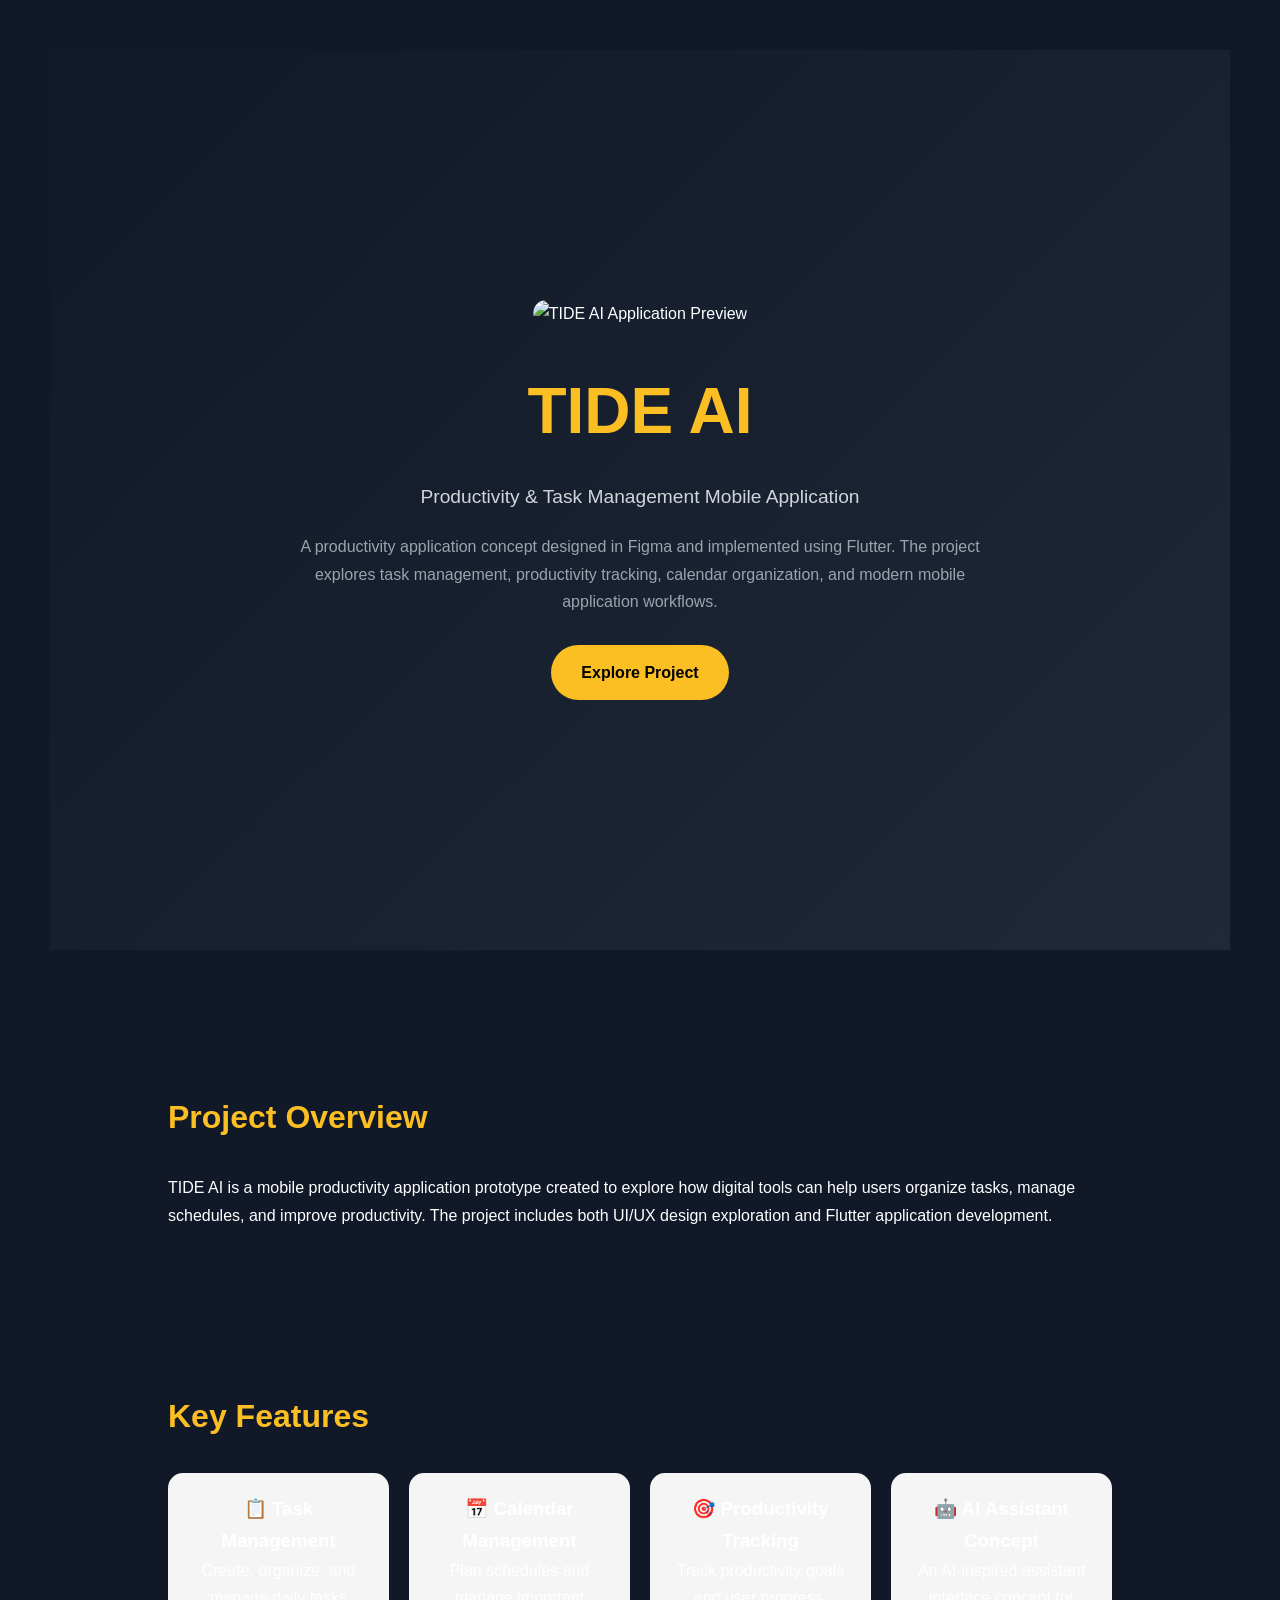
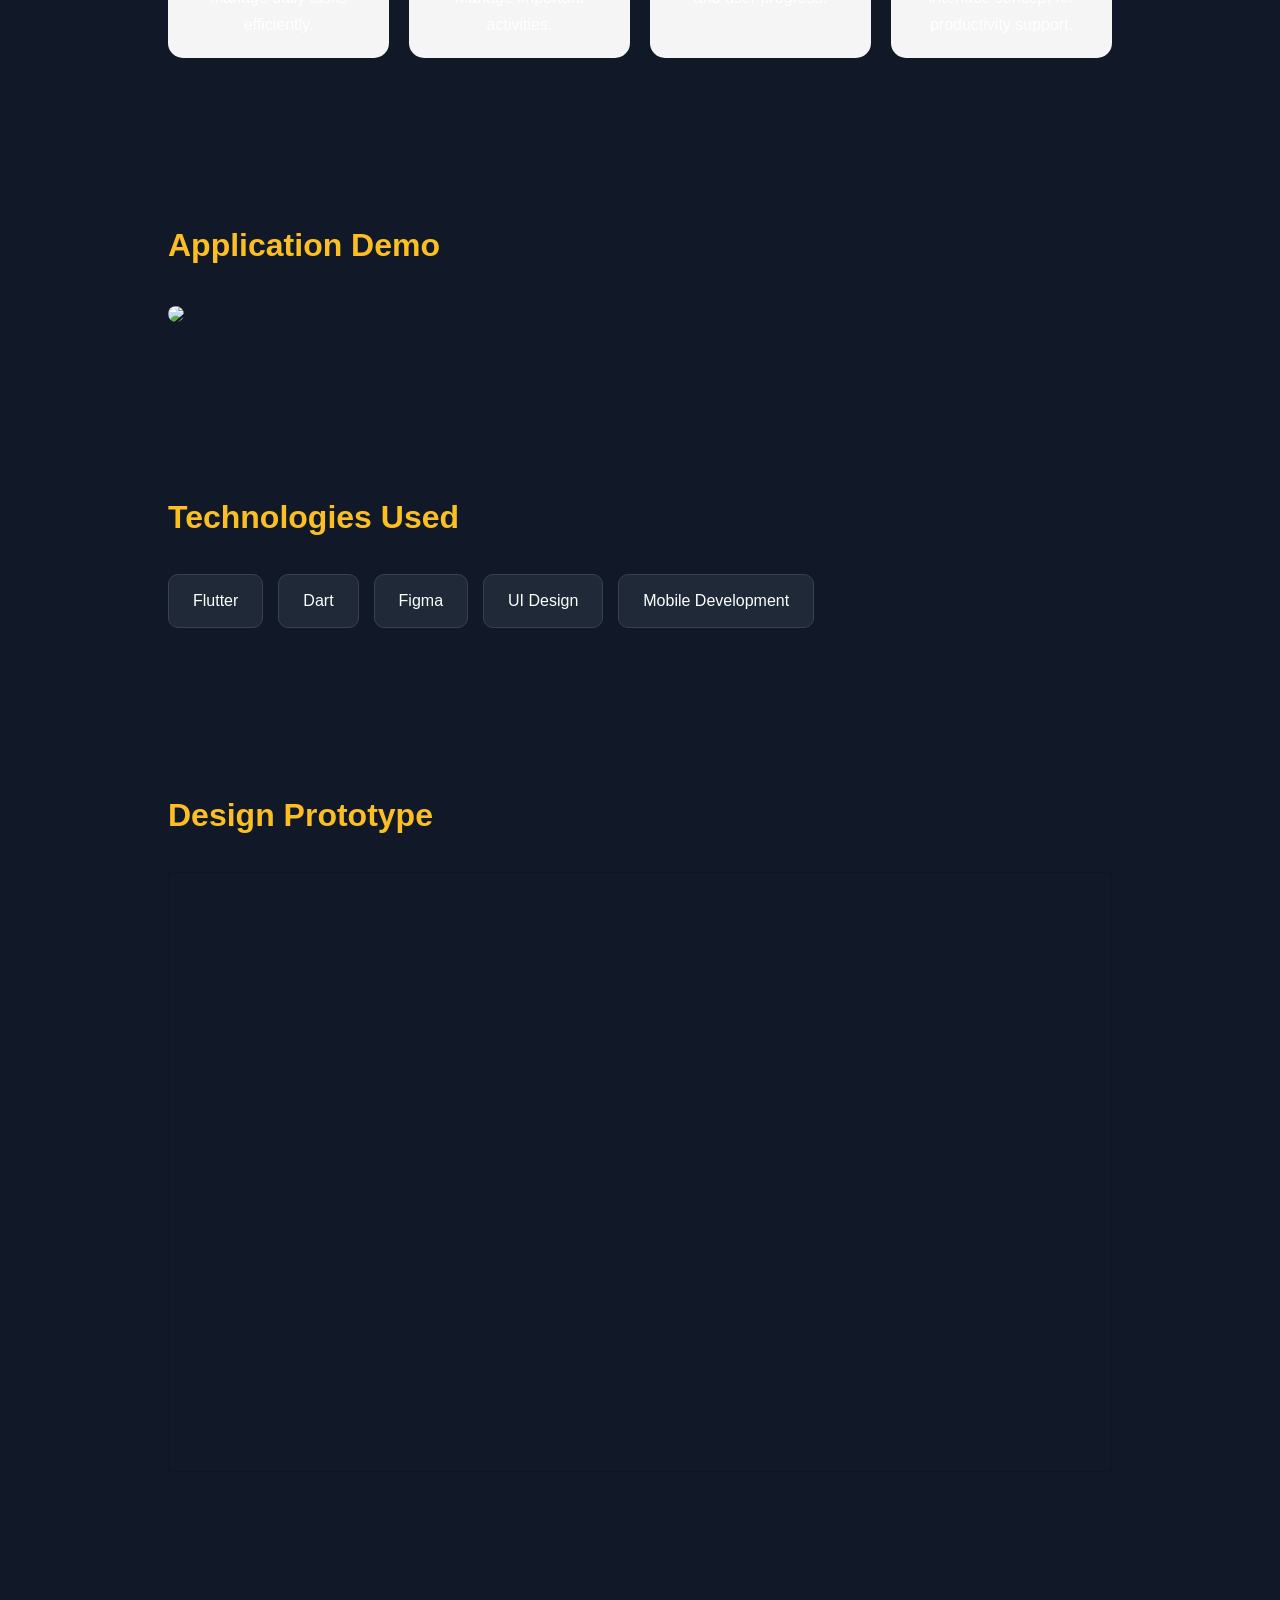
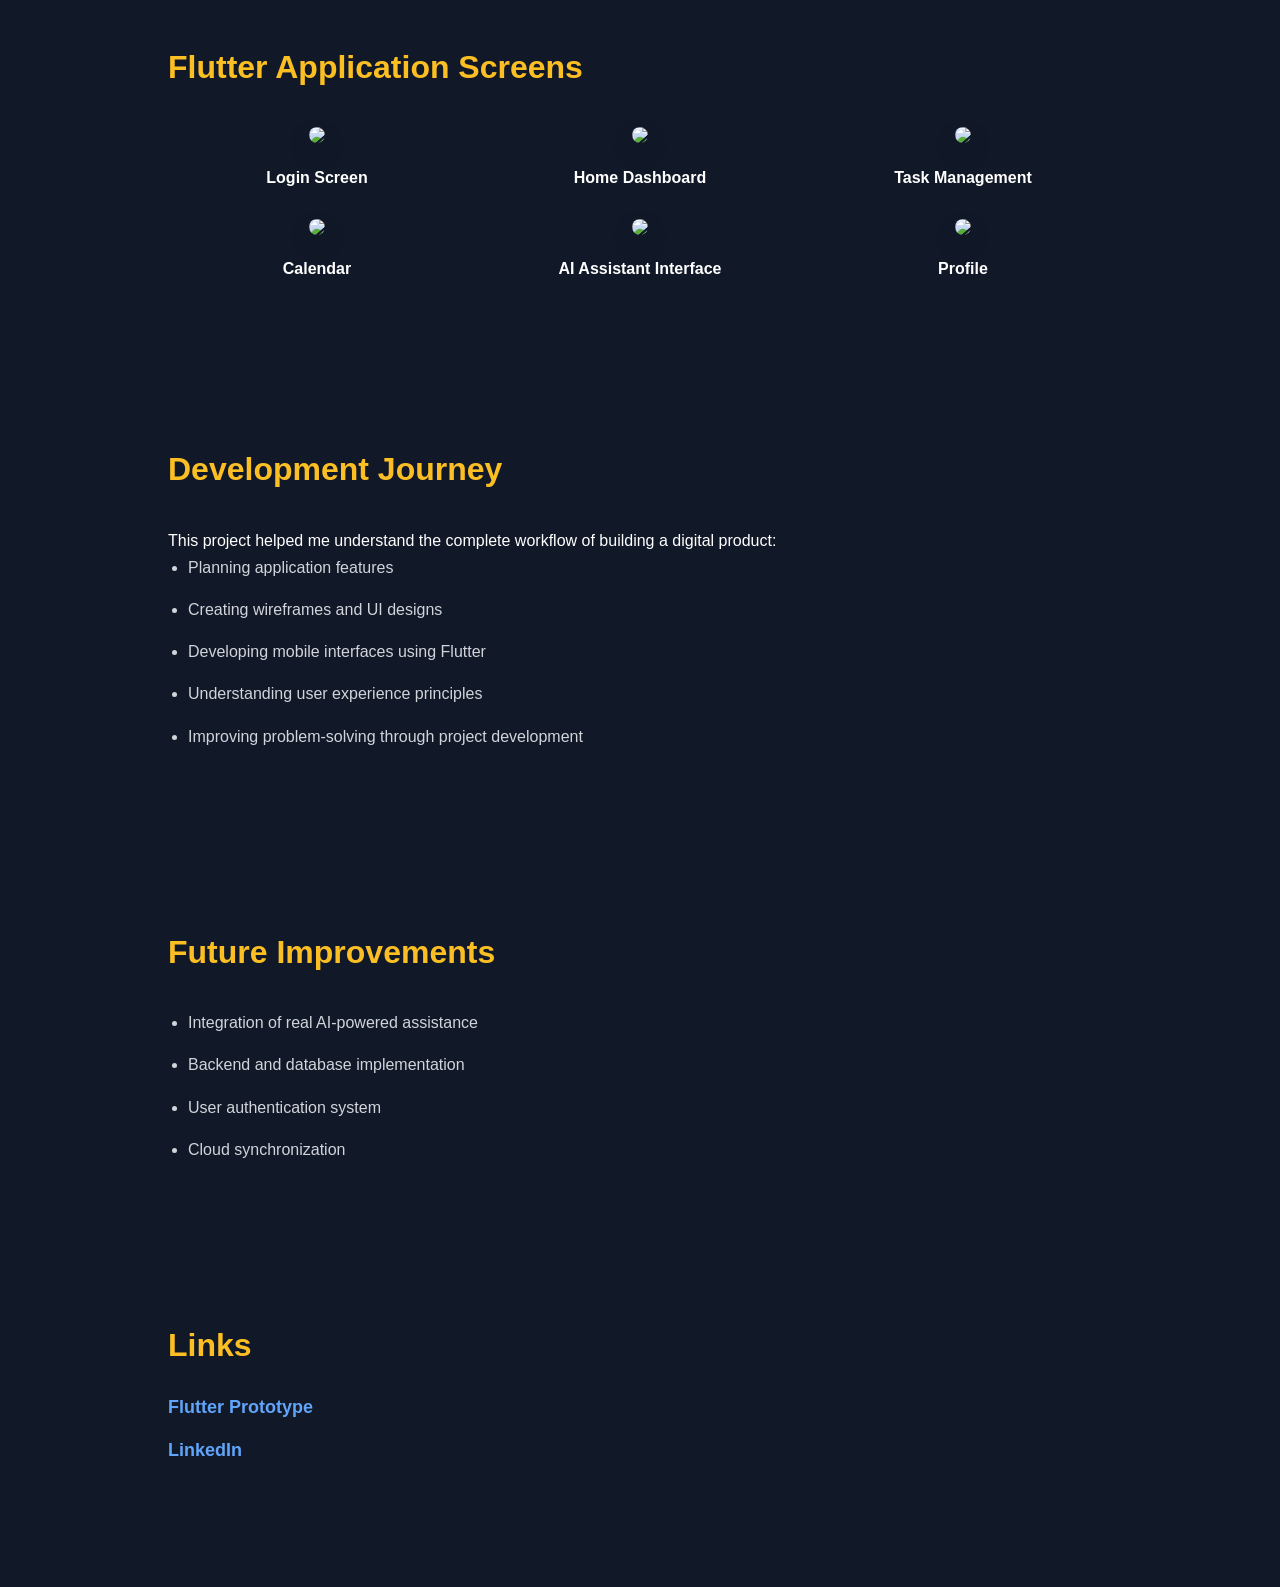
==== tideai.html @ 588179ea "Update tideai.html" ====
<!DOCTYPE html>
<html lang="en">

<head>

<meta charset="UTF-8">
<meta name="viewport" content="width=device-width, initial-scale=1.0">

<title>TIDE AI | Amritha Lal</title>

<link rel="stylesheet" href="style.css">

</head>


<body>


<header class="hero">

<div class="hero-content">

  <img src="tideai-cover.jpeg"
     alt="TIDE AI Application Preview"
     class="project-image">
<h1>TIDE AI</h1>

<p class="subtitle">
Productivity & Task Management Mobile Application
</p>


<p class="description">

A productivity application concept designed in Figma
and implemented using Flutter.

The project explores task management,
productivity tracking, calendar organization,
and modern mobile application workflows.

</p>


<a href="#overview" class="btn">
Explore Project
</a>


</div>

</header>




<section id="overview">

<h2>Project Overview</h2>


<p>

TIDE AI is a mobile productivity application prototype
created to explore how digital tools can help users
organize tasks, manage schedules, and improve productivity.

The project includes both UI/UX design exploration
and Flutter application development.

</p>


</section>

<section>

<h2>Key Features</h2>


<div class="feature-container">


<div class="feature-card">

<h3>
📋 Task Management
</h3>

<p>
Create, organize, and manage daily tasks efficiently.
</p>

</div>



<div class="feature-card">

<h3>
📅 Calendar Management
</h3>

<p>
Plan schedules and manage important activities.
</p>

</div>




<div class="feature-card">

<h3>
🎯 Productivity Tracking
</h3>

<p>
Track productivity goals and user progress.
</p>

</div>



<div class="feature-card">

<h3>
🤖 AI Assistant Concept
</h3>

<p>
An AI-inspired assistant interface concept
for productivity support.
</p>

</div>


</div>


</section>

<section>

<h2>Application Demo</h2>

<img src="tideai-demo.webm"
class="demo-video">

</section>

<section>

<h2>Technologies Used</h2>


<div class="skills-container">

<div class="skill">
Flutter
</div>


<div class="skill">
Dart
</div>


<div class="skill">
Figma
</div>


<div class="skill">
UI Design
</div>


<div class="skill">
Mobile Development
</div>


</div>


</section>






<section>


<h2>Design Prototype</h2>


<iframe

style="border:1px solid rgba(0,0,0,0.1)"

width="100%"

height="600"

src="https://embed.figma.com/design/kpO2kgV4t8F4c7UtxzpfM2/Session-1?node-id=0-1&embed-host=share"

allowfullscreen>

</iframe>


</section>






<section>


<h2>Flutter Application Screens</h2>


<div class="flutter-gallery">



<div class="app-screen">

<img src="tideai-login.png">

<h4>
Login Screen
</h4>

</div>



<div class="app-screen">

<img src="tideai-home.png">

<h4>
Home Dashboard
</h4>

</div>



<div class="app-screen">

<img src="tideai-tasks.png">

<h4>
Task Management
</h4>

</div>



<div class="app-screen">

<img src="tideai-calendar.png">

<h4>
Calendar
</h4>

</div>



<div class="app-screen">

<img src="tideai-ai.png">

<h4>
AI Assistant Interface
</h4>

</div>



<div class="app-screen">

<img src="tideai-profile.png">

<h4>
Profile
</h4>

</div>



</div>


</section>






<section>


<h2>Development Journey</h2>


<p>

This project helped me understand the complete workflow
of building a digital product:

</p>


<ul>

<li>
Planning application features
</li>

<li>
Creating wireframes and UI designs
</li>

<li>
Developing mobile interfaces using Flutter
</li>

<li>
Understanding user experience principles
</li>

<li>
Improving problem-solving through project development
</li>


</ul>


</section>







<section>


<h2>Future Improvements</h2>


<ul>

<li>
Integration of real AI-powered assistance
</li>

<li>
Backend and database implementation
</li>

<li>
User authentication system
</li>

<li>
Cloud synchronization
</li>

</ul>


</section>







<section id="contact">


<h2>Links</h2>


<p>

<a href="https://flutlab.io/editor/5d6a2f70-1c2f-412c-8f25-de19f62e05c2">

Flutter Prototype

</a>

</p>



<p>

<a href="https://www.linkedin.com/in/amritha-lal-8558aa262">

LinkedIn

</a>

</p>



</section>



</body>

</html>
---- style.css ----
*{
    margin:0;
    padding:0;
    box-sizing:border-box;
}

html{
    scroll-behavior:smooth;
}

body{
    font-family:Segoe UI, sans-serif;
    background:#111827;
    color:white;
    line-height:1.7;
}

/* HERO */

.hero{
    min-height:100vh;
    display:flex;
    justify-content:center;
    align-items:center;
    text-align:center;
    padding:40px;
    background:linear-gradient(
    135deg,
    #111827,
    #1f2937
    );
}

.profile-image{
    width:180px;
    height:180px;
    object-fit:cover;
    border-radius:50%;
    border:5px solid #ffffff;
    box-shadow:0 4px 15px rgba(0,0,0,0.2);
    margin-bottom:20px;
}

.hero-content{
    max-width:700px;
     color:white;
}

.hero h3{
    color:#fbbf24;
    margin-bottom:10px;
}

.hero h1{
    font-size:4rem;
    margin-bottom:15px;
}

.subtitle{
    font-size:1.4rem;
    color:#d1d5db;
}

.description{
    margin-top:20px;
    margin-bottom:30px;
    color:#9ca3af;
}

.btn{
    display:inline-block;
    padding:14px 30px;
    background:#fbbf24;
    color:black;
    text-decoration:none;
    border-radius:30px;
    font-weight:bold;
}

/* SECTIONS */

section{
    padding:80px 10%;
}

section h2{
    margin-bottom:30px;
    font-size:2rem;
    color:#fbbf24;
}

/* ABOUT */

#about p{
    max-width:800px;
    color:#d1d5db;
}

/* SKILLS */

.skills-container{
    display:flex;
    flex-wrap:wrap;
    gap:15px;
}

.skill{
    background:#1f2937;
    padding:12px 24px;
    border-radius:10px;
    border:1px solid #374151;
}

/* PROJECT */

.project-card{
    background:#1f2937;
    padding:25px;
    border-radius:15px;
    border:1px solid #374151;
}

.project-card h3{
    margin-bottom:15px;
    color:#fbbf24;
}

/* BLOG */

.blog-grid{
    display:grid;
    grid-template-columns:
    repeat(auto-fit,minmax(280px,1fr));
    gap:25px;
}

.blog-card{
    background:#1f2937;
    padding:25px;
    border-radius:15px;
    border:1px solid #374151;
    transition:0.3s;
}

.blog-card:hover{
    transform:translateY(-5px);
}

.blog-card h3{
    margin-bottom:10px;
}

.date{
    color:#9ca3af;
    margin-bottom:15px;
}

.blog-card a{
    display:inline-block;
    margin-top:15px;
    color:#60a5fa;
    text-decoration:none;
    font-weight:bold;
}

/* CONTACT */

/* CONTACT SECTION */

#contact{
    padding: 60px 10%;
}

#contact h2{
    color: #fbbf24;
    margin-bottom: 20px;
}

#contact p{
    margin-bottom: 12px;
    font-size: 18px;
}

#contact a{
     color:#60a5fa;
    text-decoration: none;
}

#contact a:hover{
    text-decoration: underline;
}

/* MOBILE */

@media(max-width:768px){

.hero h1{
    font-size:2.5rem;
}

.subtitle{
    font-size:1.1rem;
}

section{
    padding:60px 8%;
}

}
/* GALLERY */

.filter-buttons{
    margin-bottom:20px;
}

.filter-buttons button{
    padding:10px 20px;
    margin:5px;
    border:none;
    border-radius:8px;
    cursor:pointer;
    background:#fbbf24;
    font-weight:bold;
}

.gallery-grid{
    display:grid;
    grid-template-columns:
    repeat(auto-fit,minmax(250px,1fr));
    gap:20px;
}

.gallery-card{
    background:#1f2937;
    padding:30px;
    border-radius:15px;
    border:1px solid #374151;
    transition:0.3s;
}

.gallery-card{
    background:#1f2937;
    padding:30px;
    border-radius:15px;
    border:1px solid #374151;
    transition:all 0.4s ease;
}

.hide{
    opacity:0;
    transform:scale(0.9);
    pointer-events:none;
    position:absolute;
}
/* FIGMA EMBED */

.figma-preview{
    margin-top:20px;
    margin-bottom:20px;
    border-radius:12px;
    overflow:hidden;
}

.figma-btn{
    display:inline-block;
    background:#60a5fa;
    color:#111827;
    text-decoration:none;
    padding:12px 24px;
    border-radius:8px;
    font-weight:bold;
    transition:0.3s;
}

.figma-btn:hover{
    transform:translateY(-2px);
}
*{
margin:0;
padding:0;
box-sizing:border-box;
}

body{

font-family:Segoe UI,sans-serif;

background:#111827;

color:white;

line-height:1.7;

padding:50px;

}

.hero{

text-align:center;

margin-bottom:60px;

}

.hero h1{

font-size:4rem;

color:#fbbf24;

margin-bottom:15px;

}

.subtitle{

font-size:1.2rem;

color:#d1d5db;

}

h2{

margin-bottom:25px;

color:#fbbf24;

font-size:2.2rem;

}

#count{

margin-bottom:20px;

color:#d1d5db;

}

.project-card,
.email-box{

background:#1f2937;

padding:30px;

border-radius:15px;

border:1px solid #374151;

margin-bottom:20px;

transition:0.3s;

}

.project-card:hover{

transform:translateY(-5px);

}

.project-card h3{

color:#fbbf24;

margin-bottom:10px;

}

.project-card p{

color:#d1d5db;

}

a{
    color:#60a5fa;
    text-decoration:none;
    font-weight:bold;
    transition:0.3s;
}

a:hover{
    color:#93c5fd;
}

ul{

padding-left:20px;

}

li{

margin-bottom:15px;

color:#d1d5db;

}

hr{

border:none;

height:1px;

background:#374151;

margin:40px 0;

}

@media(max-width:768px){

.hero h1{

font-size:2.5rem;

}

h2{

font-size:1.8rem;

}

}
.flutter-gallery {

    display: grid;
    grid-template-columns: repeat(auto-fit, minmax(220px, 1fr));
    gap: 25px;
    margin-top: 30px;

}


.app-screen {

    text-align: center;

}


.app-screen img {

    width: 100%;
    max-width: 260px;
    border-radius: 20px;
    box-shadow: 0 10px 25px rgba(0,0,0,0.15);

}


.app-screen h4 {

    margin-top: 12px;

}
.project-image {

    width: 300px;
    max-width: 90%;
    border-radius: 25px;
    margin-bottom: 30px;

}
.feature-container {

display:grid;
grid-template-columns:repeat(auto-fit,minmax(220px,1fr));
gap:20px;
margin-top:30px;

}


.feature-card {

padding:20px;
border-radius:15px;
background:#f5f5f5;
text-align:center;

}
.demo-video {

width:100%;
max-width:400px;
border-radius:20px;

}
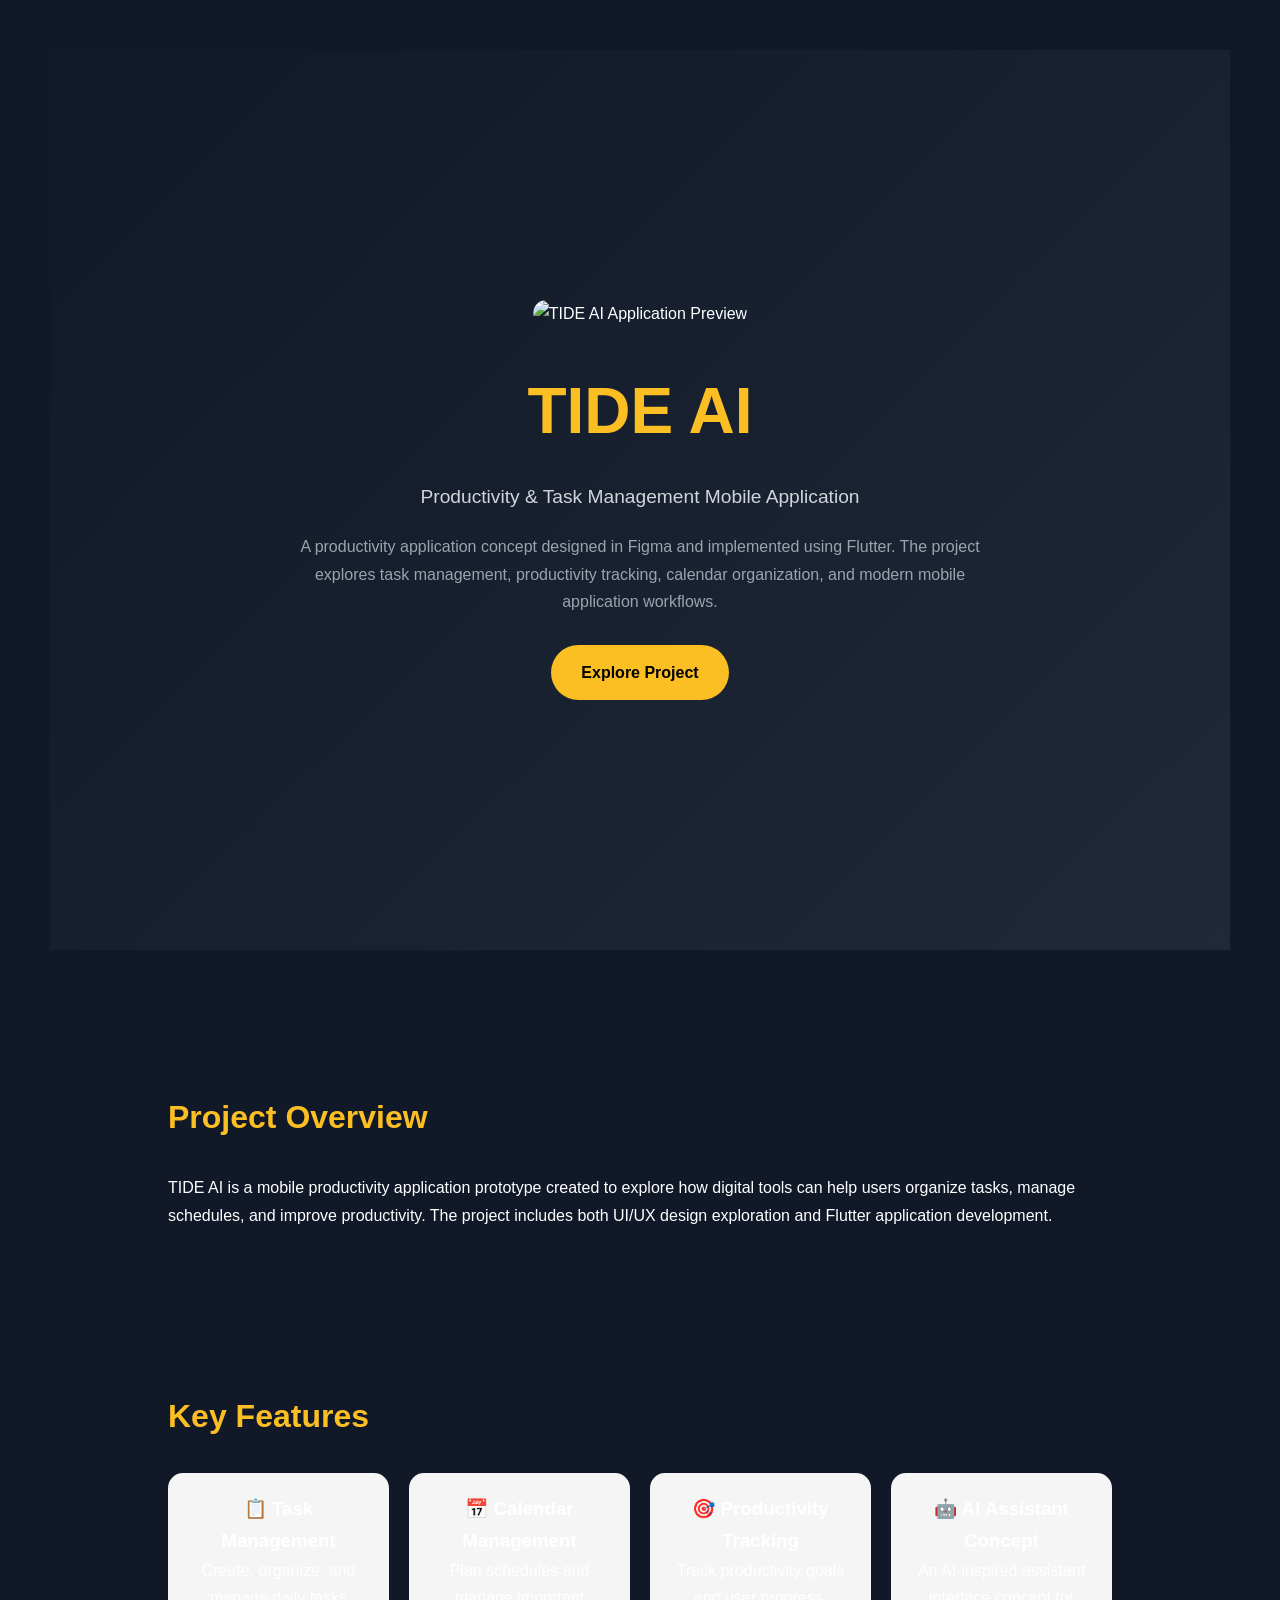
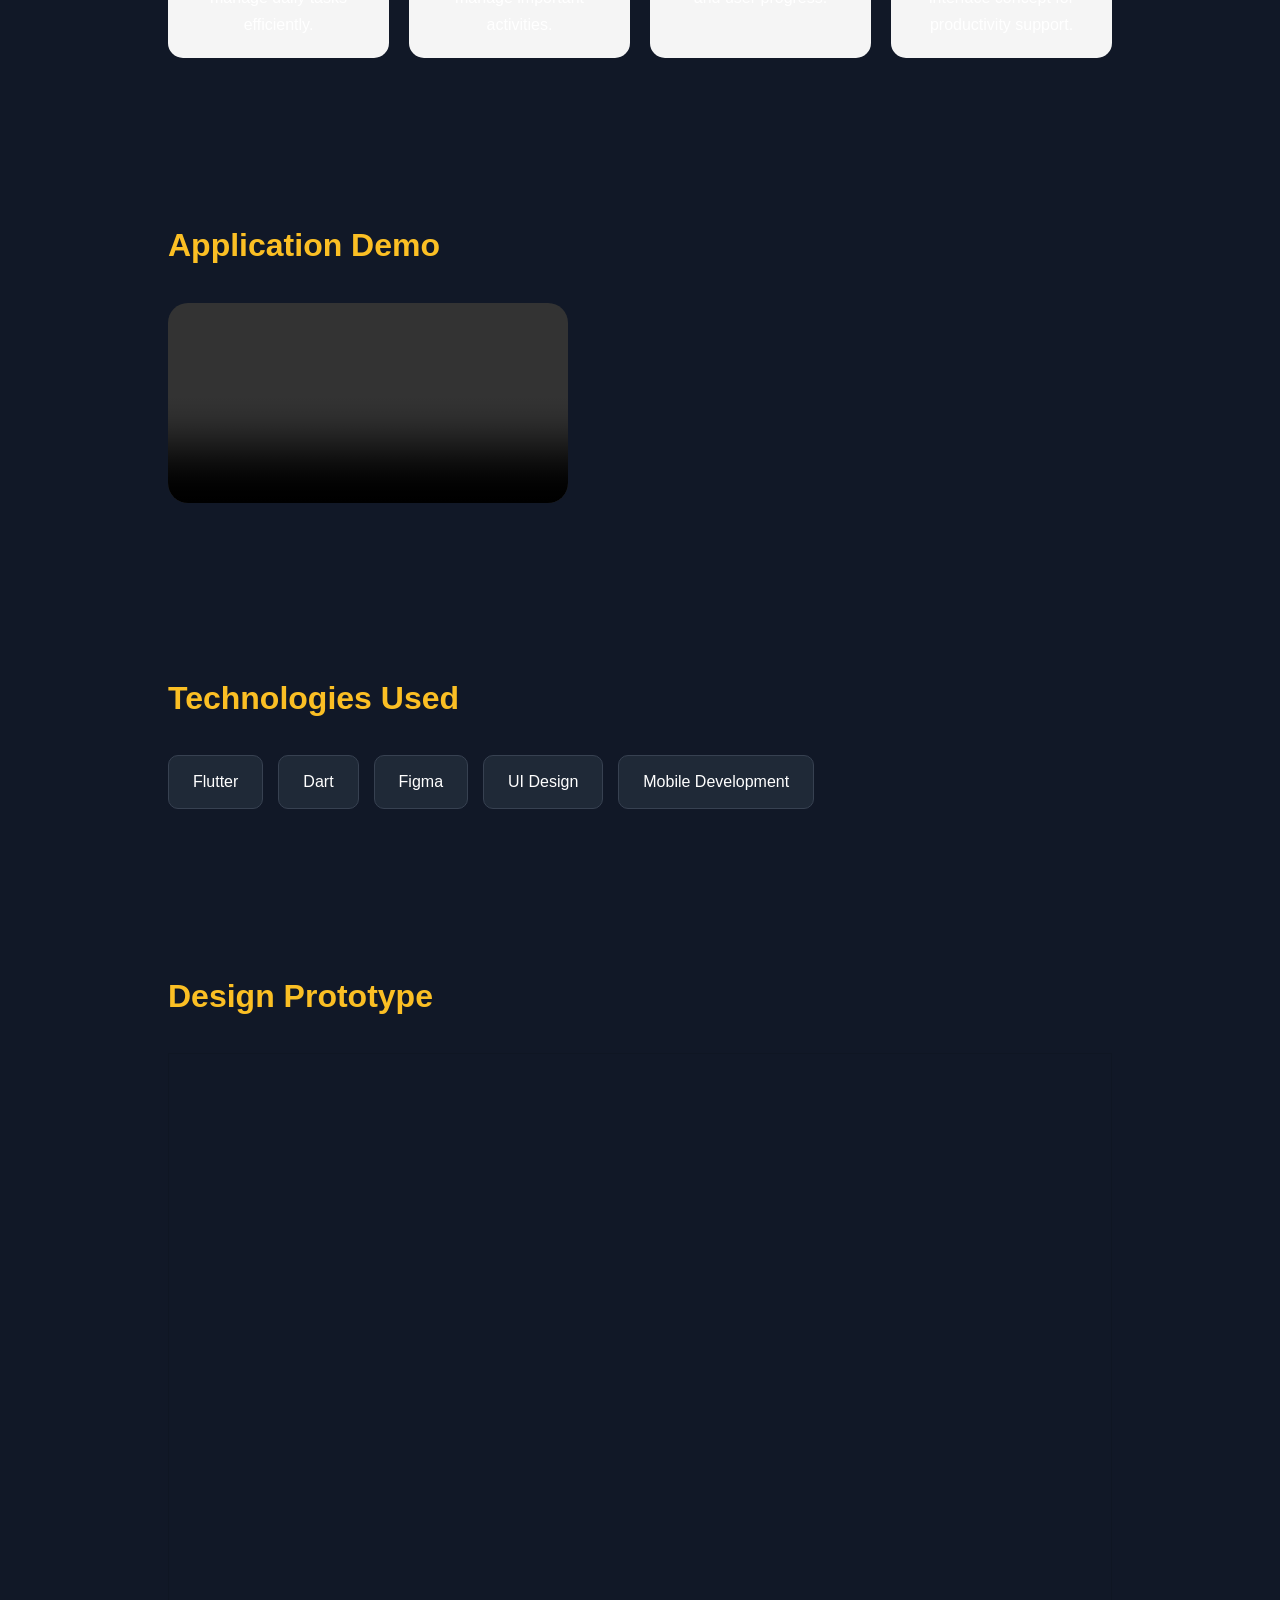
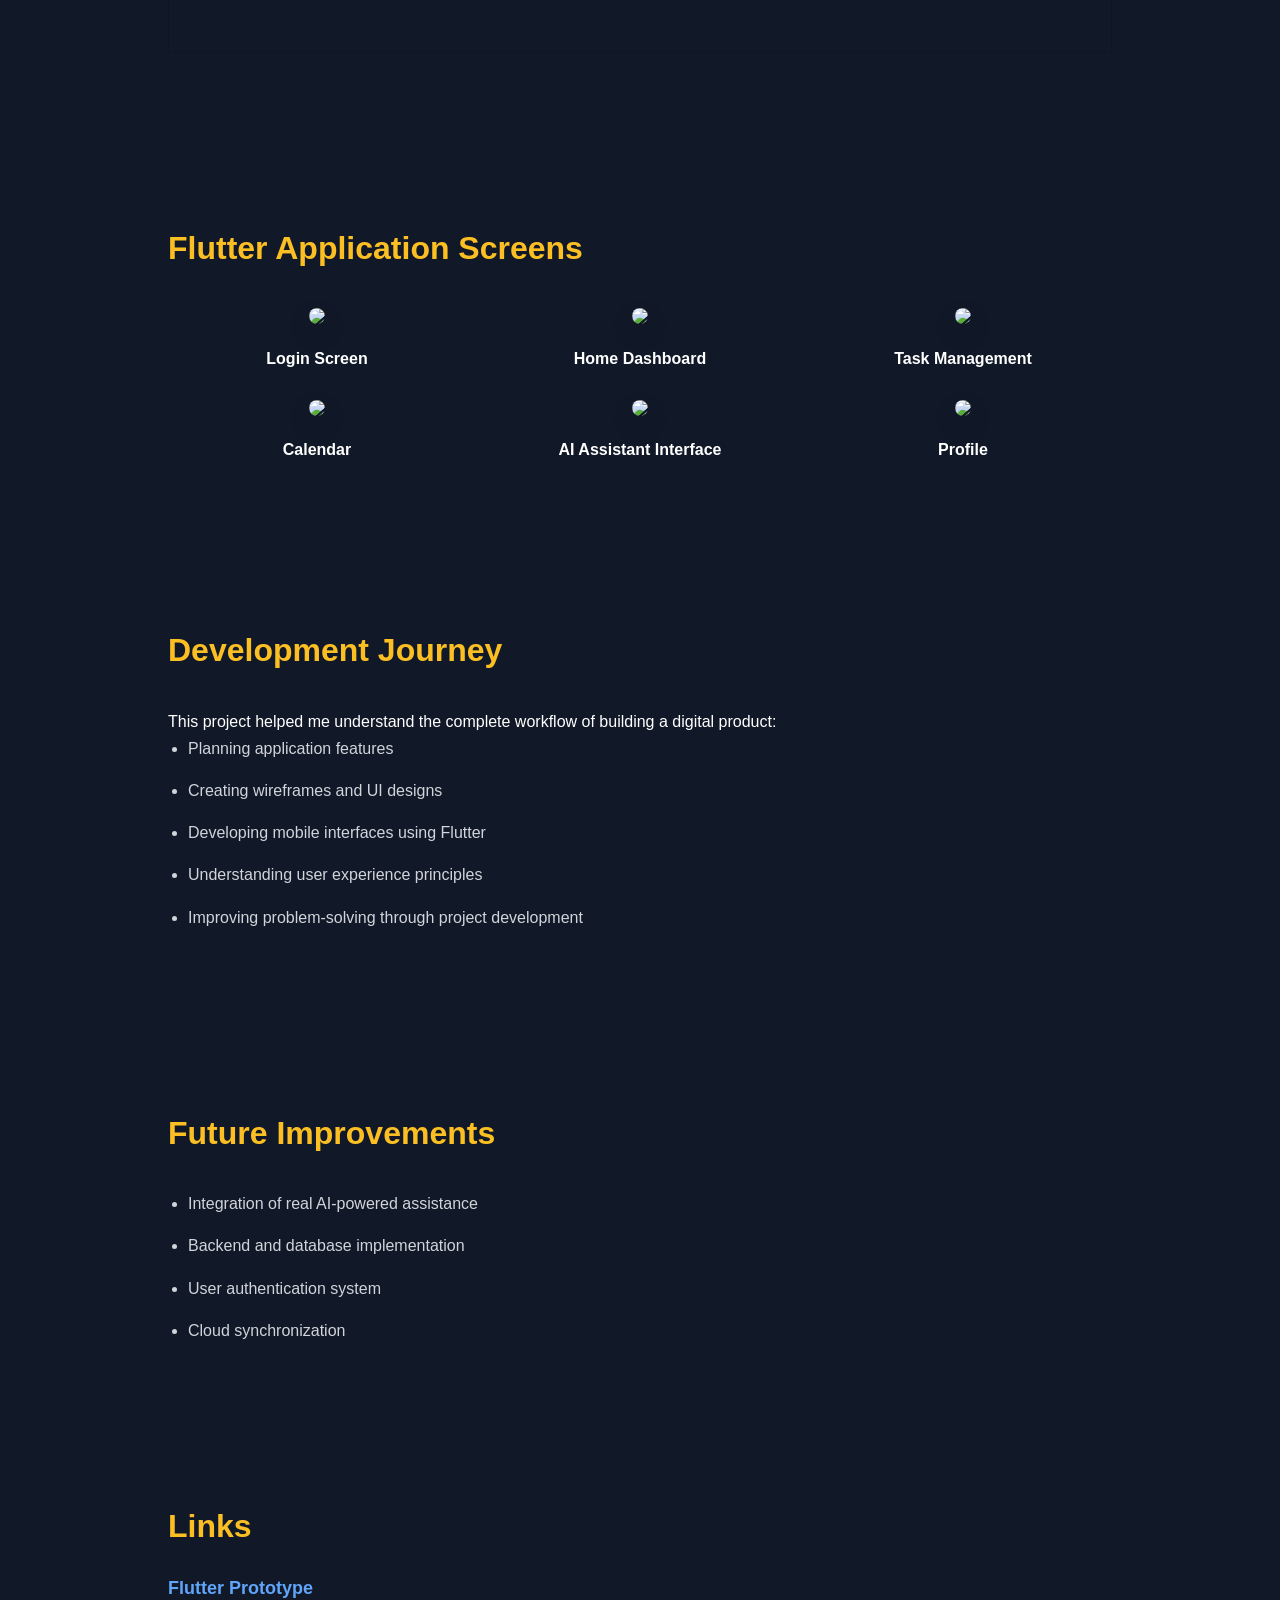
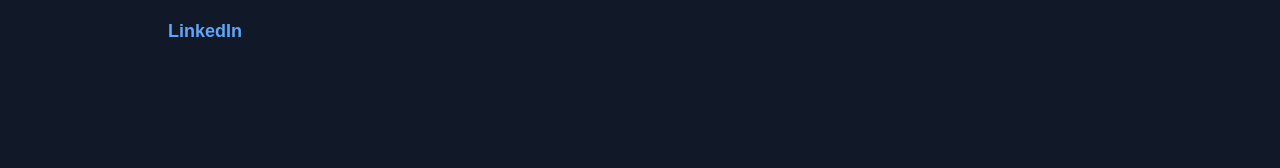
==== commit a8c4b17d: "Update tideai.html" ====
--- a/tideai.html
+++ b/tideai.html
@@ -147,8 +147,13 @@
 
 <h2>Application Demo</h2>
 
-<img src="tideai-demo.webm"
-class="demo-video">
+<video class="demo-video" controls>
+
+    <source src="tideai-demo.webm" type="video/webm">
+
+    Your browser does not support the video tag.
+
+</video>
 
 </section>
 
@@ -234,7 +239,7 @@
 
 <div class="app-screen">
 
-<img src="tideai-login.png">
+<img src="login.jpeg">
 
 <h4>
 Login Screen
@@ -246,7 +251,7 @@
 
 <div class="app-screen">
 
-<img src="tideai-home.png">
+<img src="home.jpeg">
 
 <h4>
 Home Dashboard
@@ -258,7 +263,7 @@
 
 <div class="app-screen">
 
-<img src="tideai-tasks.png">
+<img src="task.jpeg">
 
 <h4>
 Task Management
@@ -270,7 +275,7 @@
 
 <div class="app-screen">
 
-<img src="tideai-calendar.png">
+<img src="calendar.jpeg">
 
 <h4>
 Calendar
@@ -282,7 +287,7 @@
 
 <div class="app-screen">
 
-<img src="tideai-ai.png">
+<img src="AI.jpeg">
 
 <h4>
 AI Assistant Interface
@@ -294,7 +299,7 @@
 
 <div class="app-screen">
 
-<img src="tideai-profile.png">
+<img src="profile-page.jpeg">
 
 <h4>
 Profile
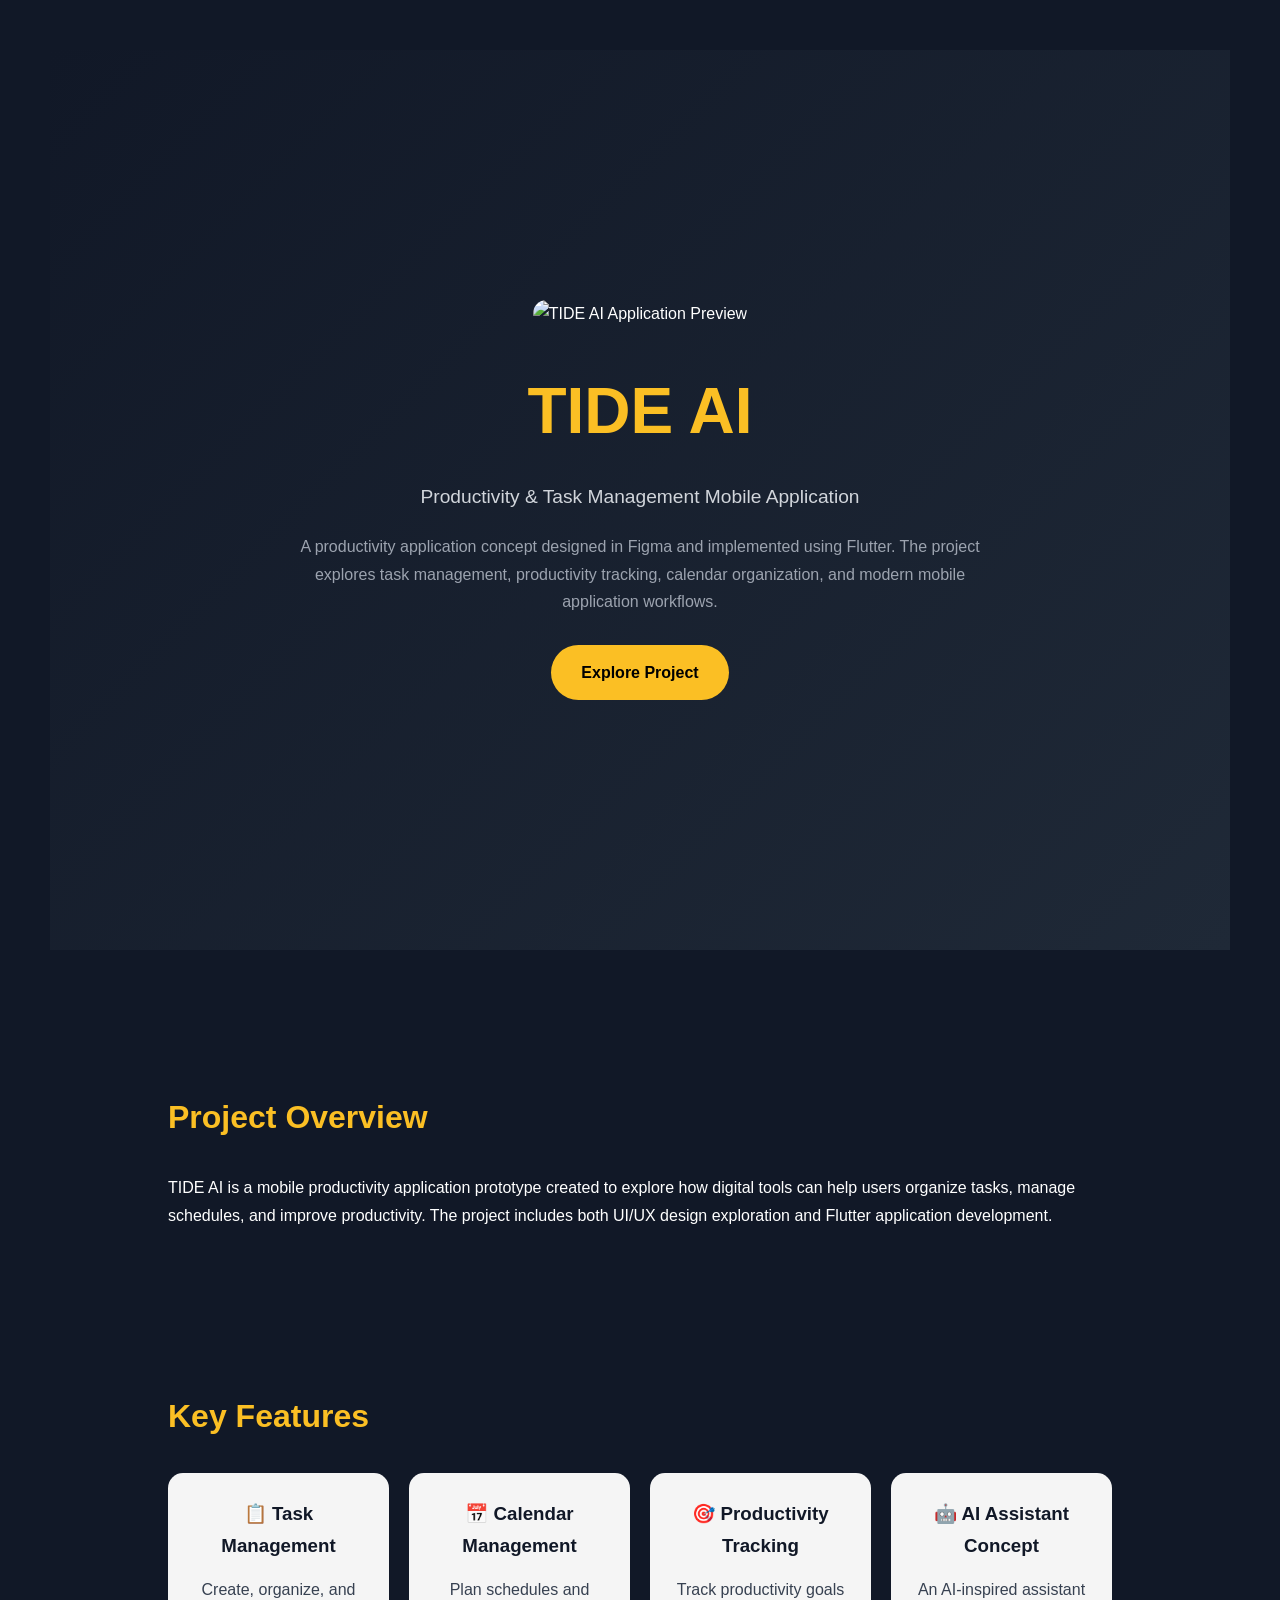
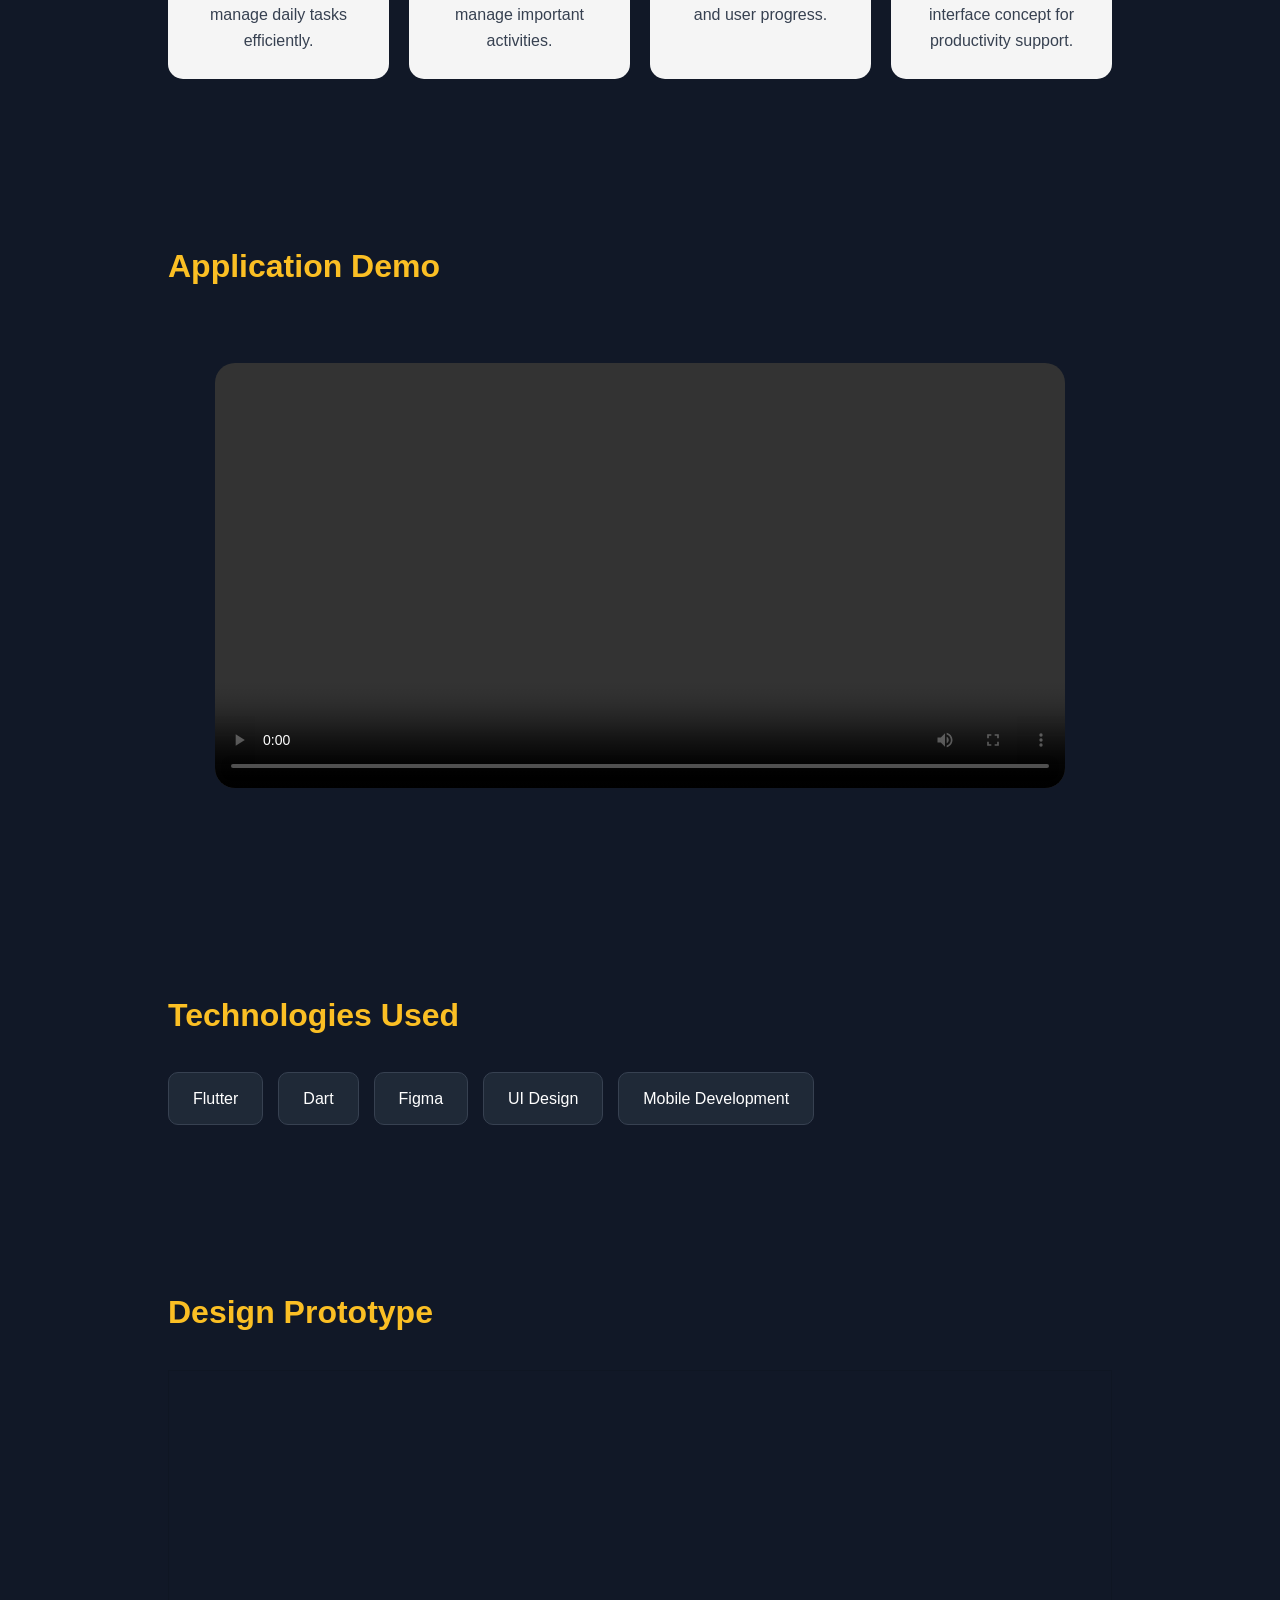
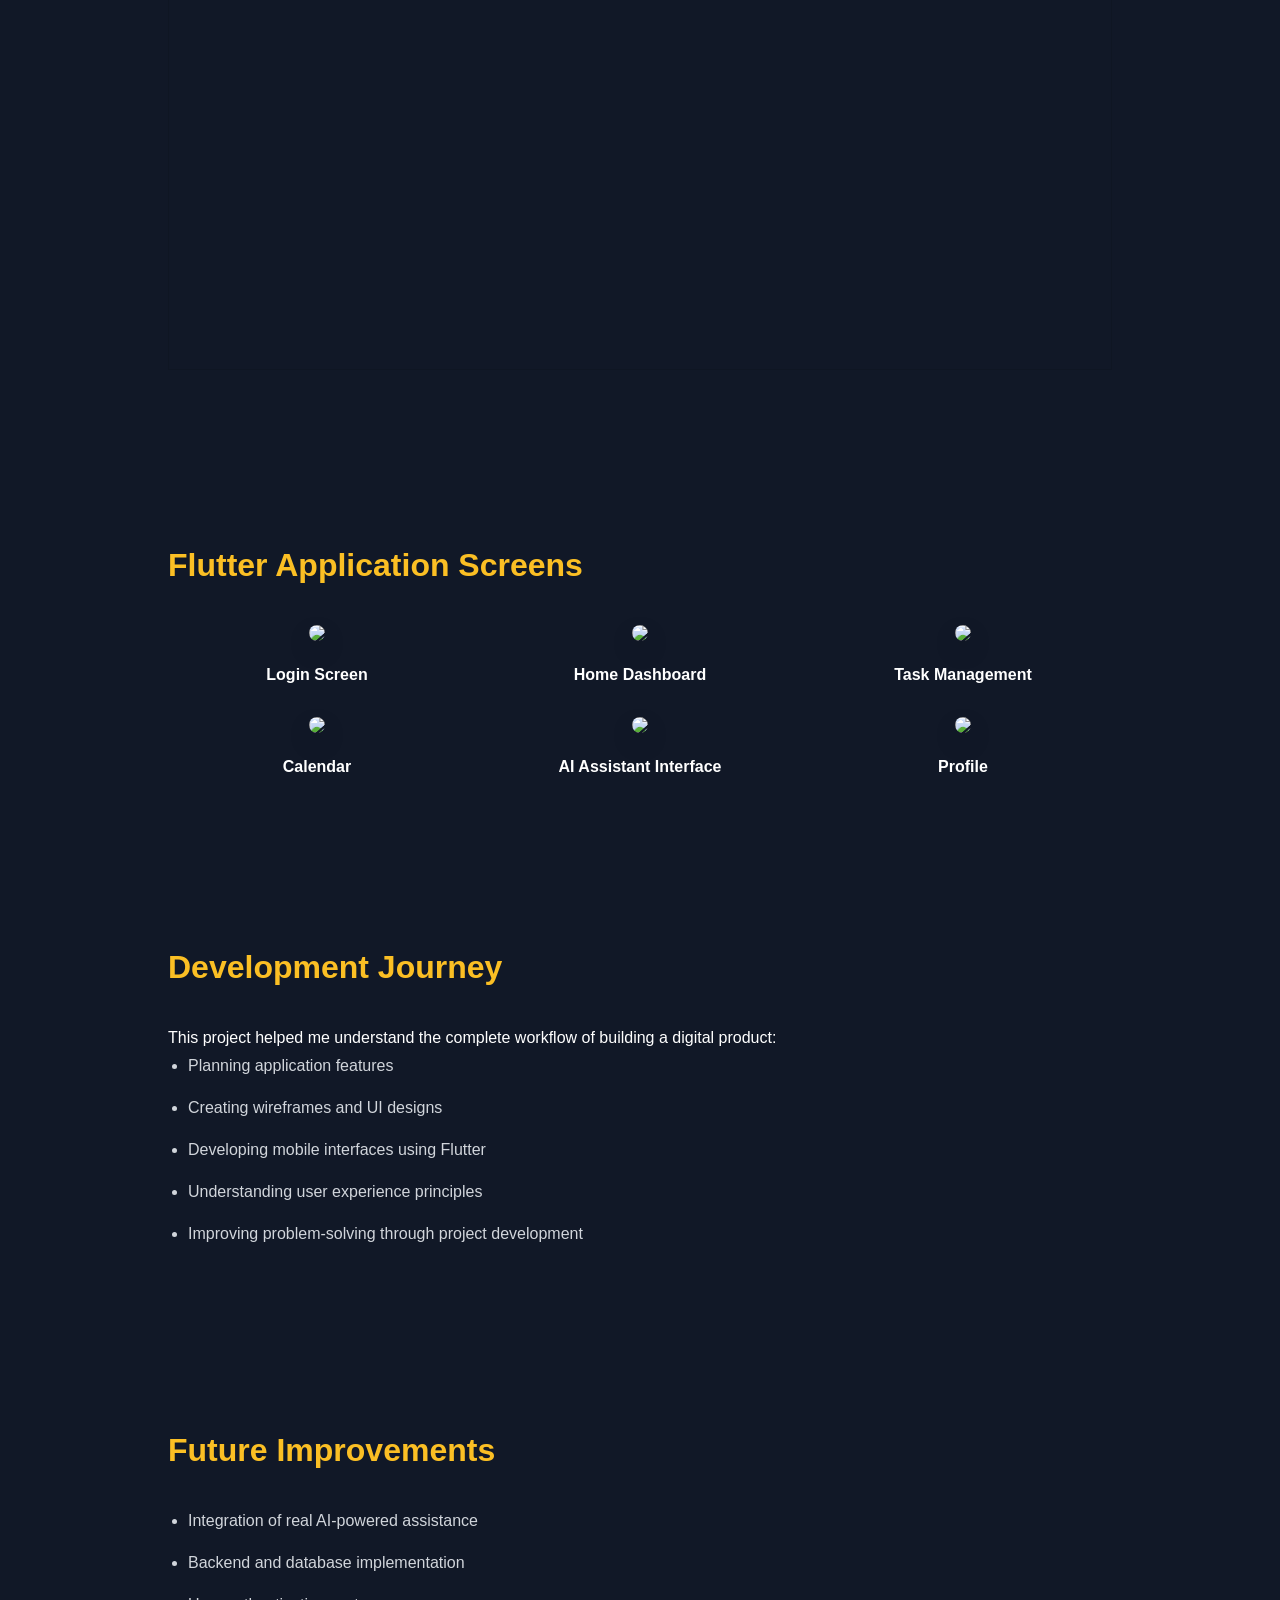
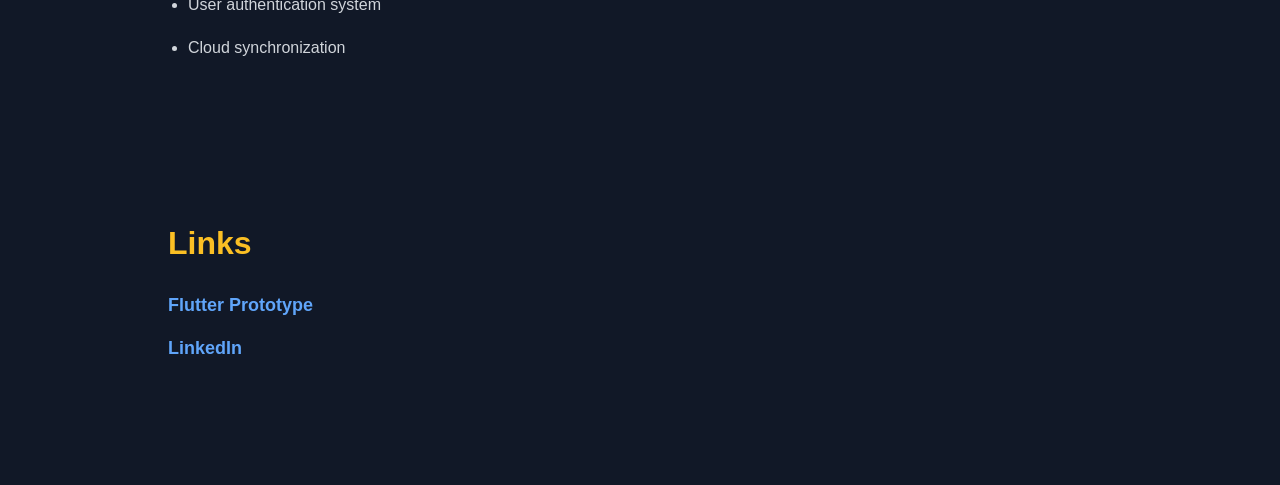
==== commit 1741cf64: "Update tideai.html" ====
--- a/tideai.html
+++ b/tideai.html
@@ -143,17 +143,21 @@
 
 </section>
 
-<section>
+<section class="demo-section">
 
 <h2>Application Demo</h2>
 
+<div class="video-container">
+
 <video class="demo-video" controls>
 
-    <source src="tideai-demo.webm" type="video/webm">
-
-    Your browser does not support the video tag.
+<source src="tideai-demo.webm" type="video/webm">
+
+Your browser does not support video playback.
 
 </video>
+
+</div>
 
 </section>
 
--- a/style.css
+++ b/style.css
@@ -480,16 +480,42 @@
 
 .feature-card {
 
-padding:20px;
-border-radius:15px;
-background:#f5f5f5;
-text-align:center;
+    padding: 25px;
+    border-radius: 15px;
+    background: #f5f5f5;
+    text-align: center;
+    color: #111827;
+
+}
+.feature-card h3 {
+
+    color: #111827;
+    margin-bottom: 15px;
+
+}
+
+
+.feature-card p {
+
+    color: #374151;
+    line-height: 1.6;
 
 }
 .demo-video {
 
-width:100%;
-max-width:400px;
-border-radius:20px;
-
-}
+    width: 90%;
+    max-width: 1000px;
+    height: auto;
+    display: block;
+    margin: 40px auto;
+    border-radius: 20px;
+
+}
+.video-container {
+
+    display: flex;
+    justify-content: center;
+    align-items: center;
+    width: 100%;
+
+}
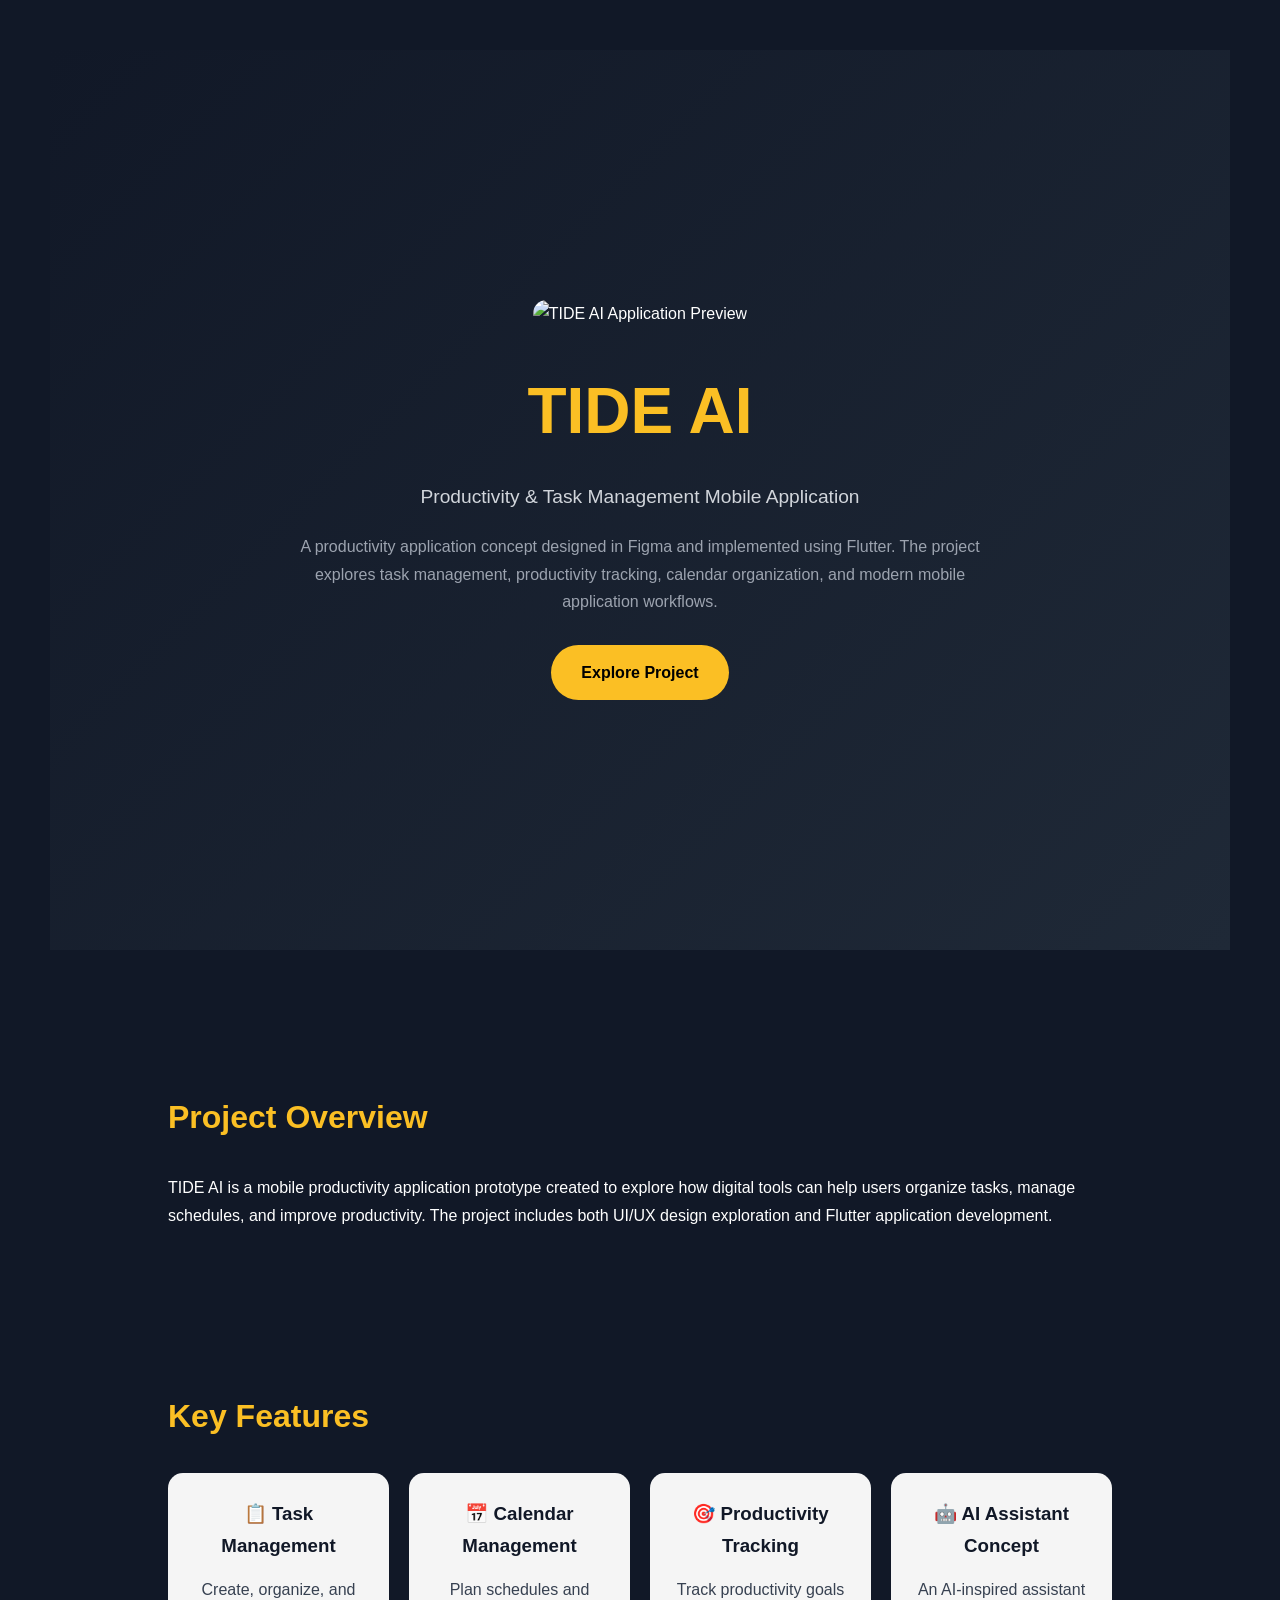
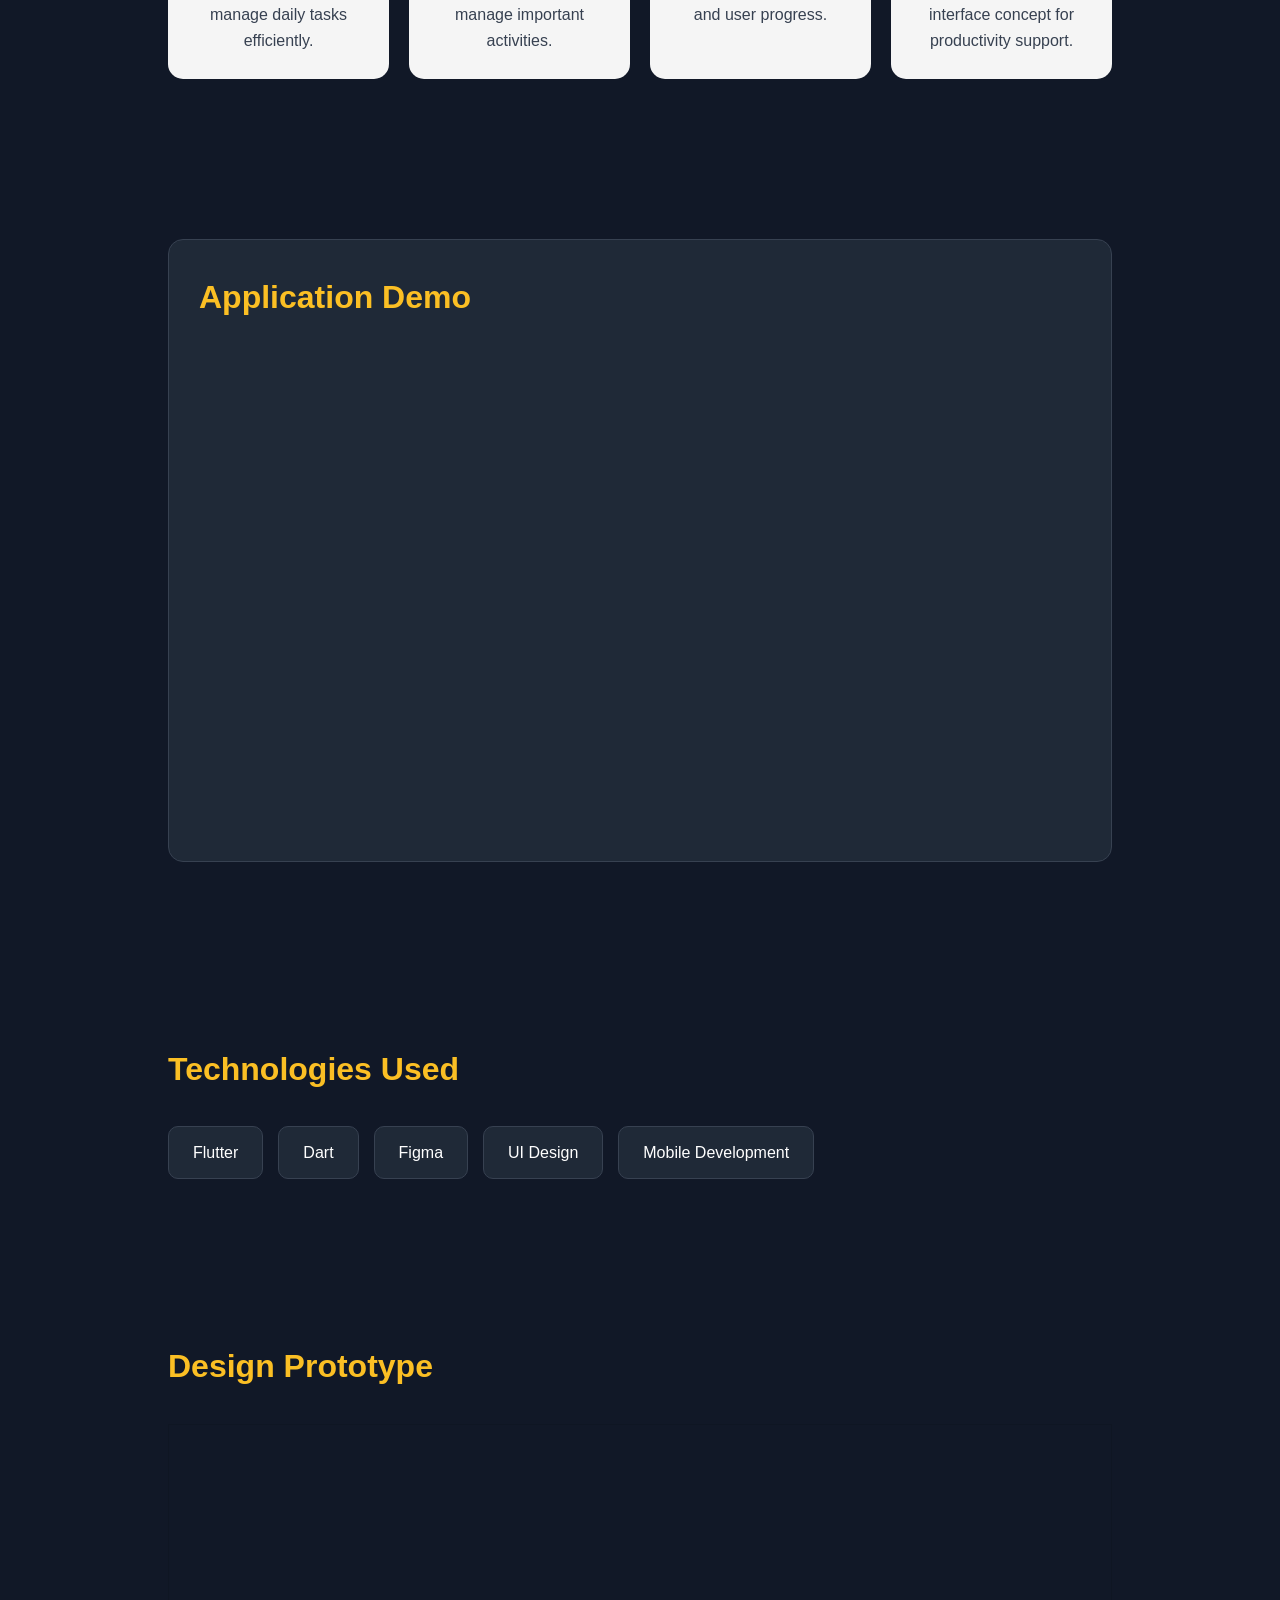
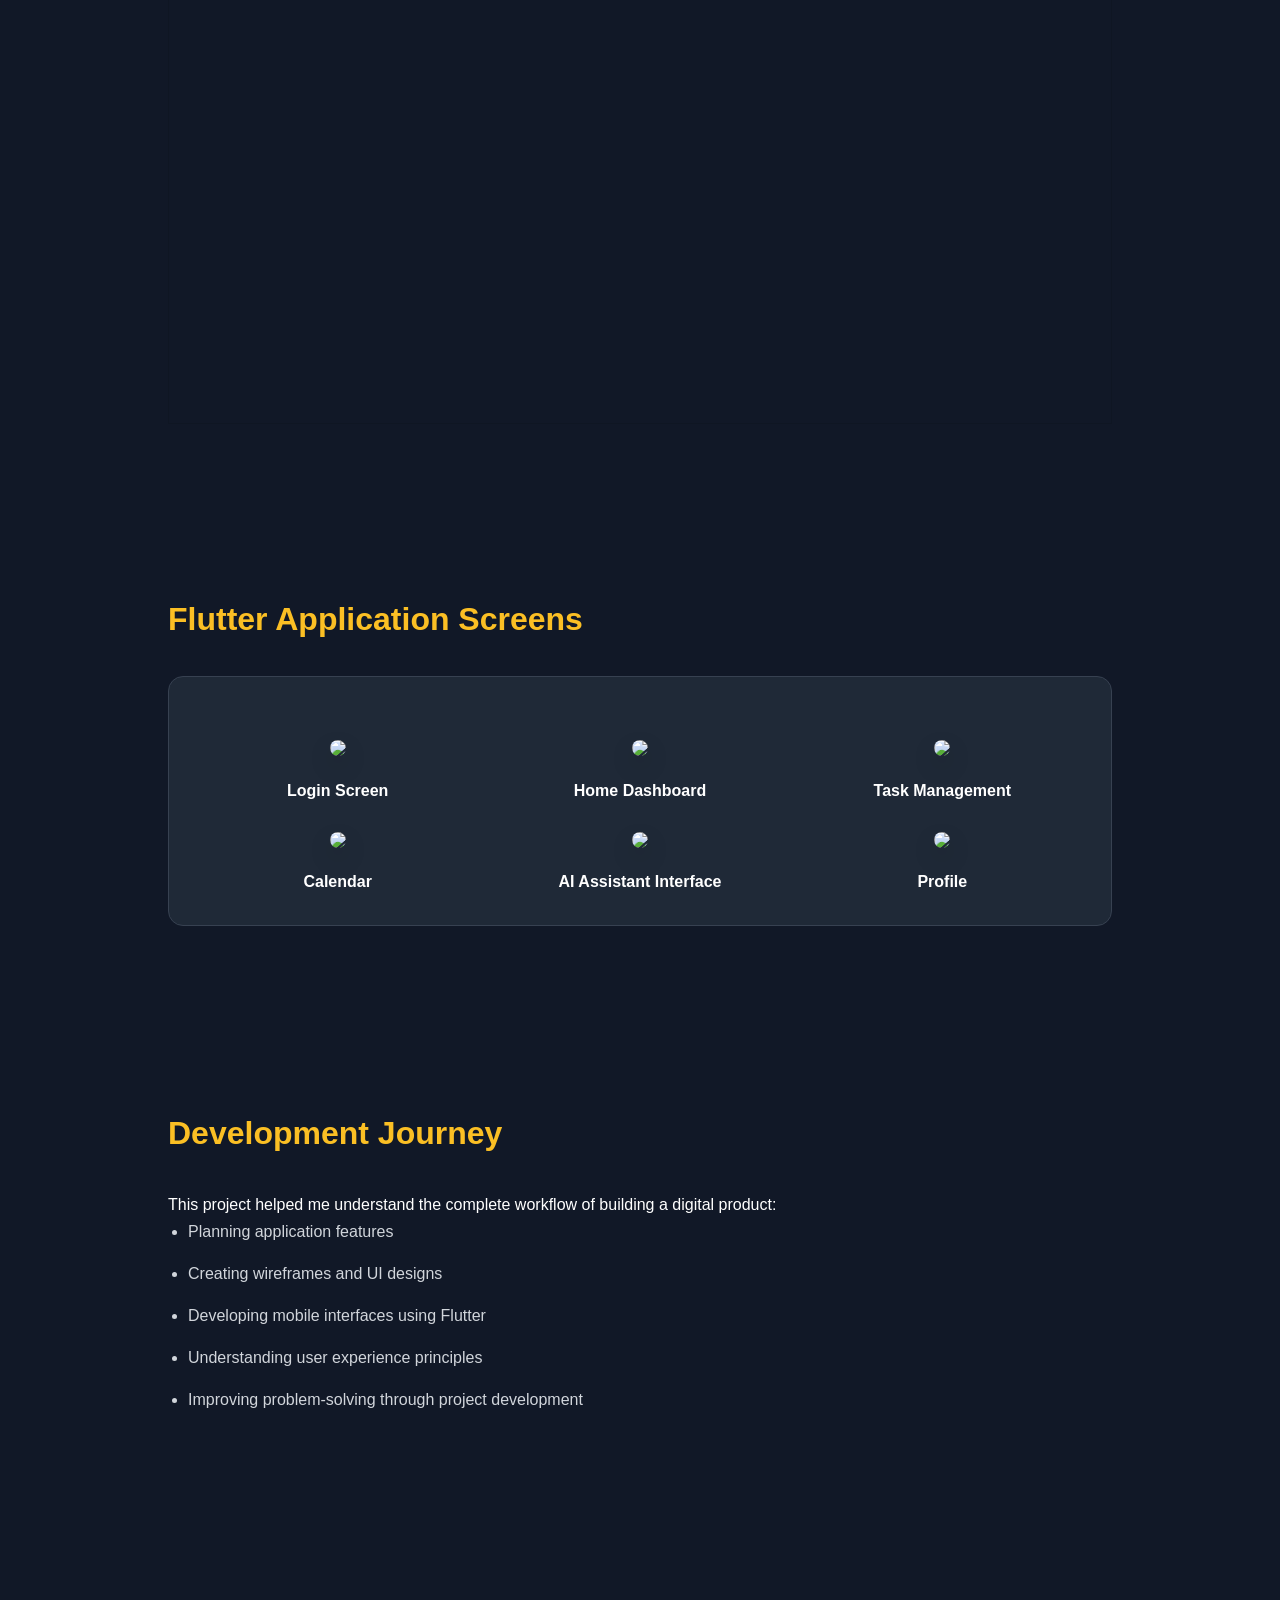
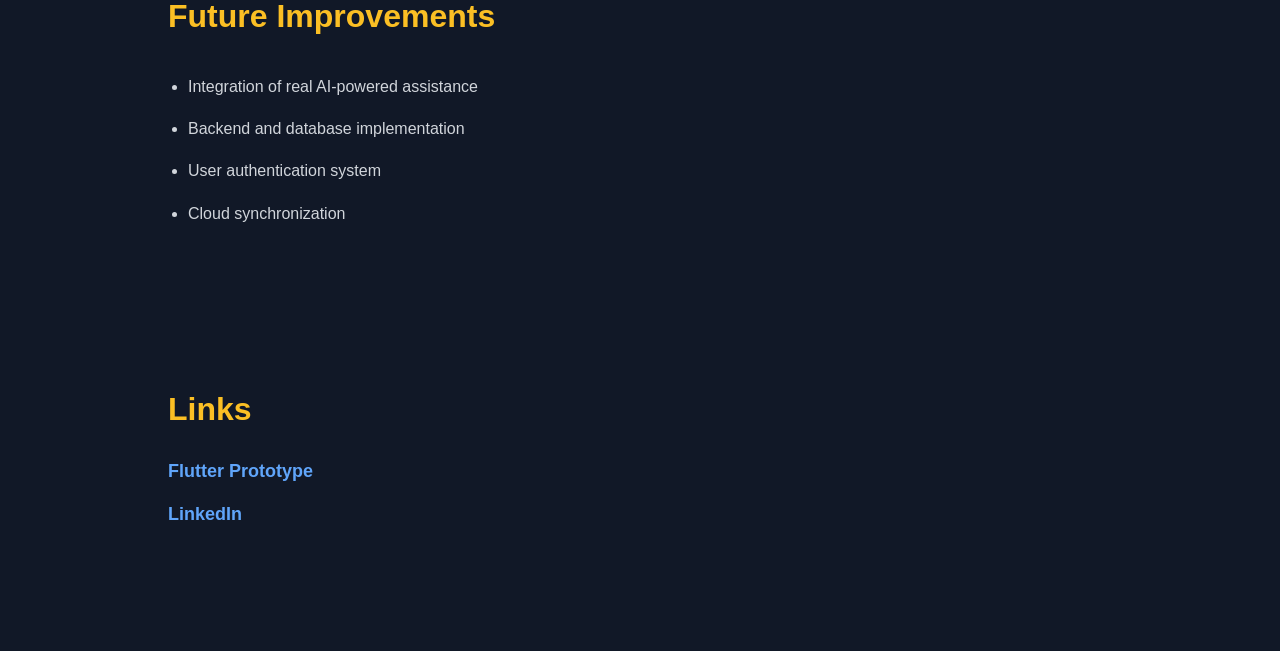
==== commit e560693b: "Update tideai.html" ====
--- a/tideai.html
+++ b/tideai.html
@@ -144,12 +144,13 @@
 </section>
 
 <section class="demo-section">
+  <div class="project-card">
 
 <h2>Application Demo</h2>
 
 <div class="video-container">
 
-<video class="demo-video" controls>
+<video class="demo-video" autoplay muted loop>
 
 <source src="tideai-demo.webm" type="video/webm">
 
@@ -157,7 +158,7 @@
 
 </video>
 
-</div>
+</div></div>
 
 </section>
 
@@ -236,7 +237,7 @@
 
 <h2>Flutter Application Screens</h2>
 
-
+<div class="project-card">
 <div class="flutter-gallery">
 
 
@@ -312,7 +313,7 @@
 </div>
 
 
-
+</div>
 </div>
 
 
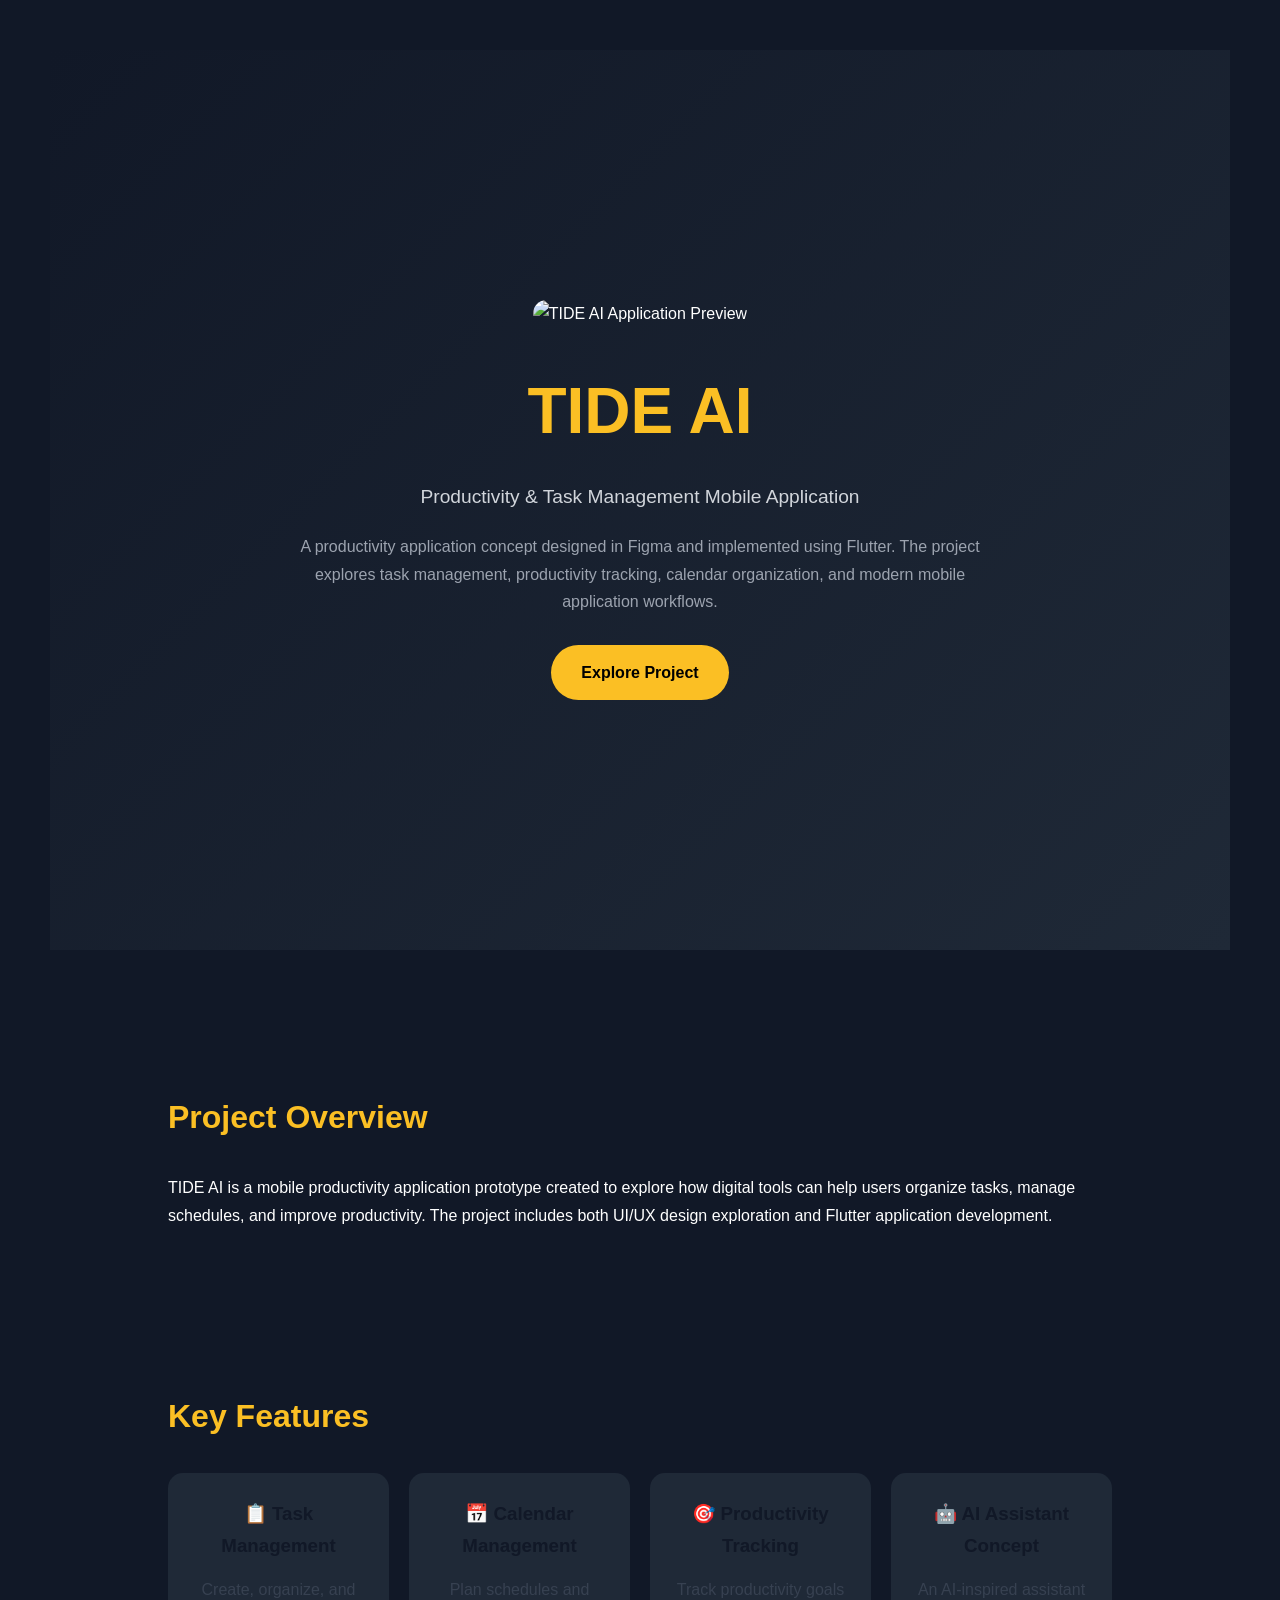
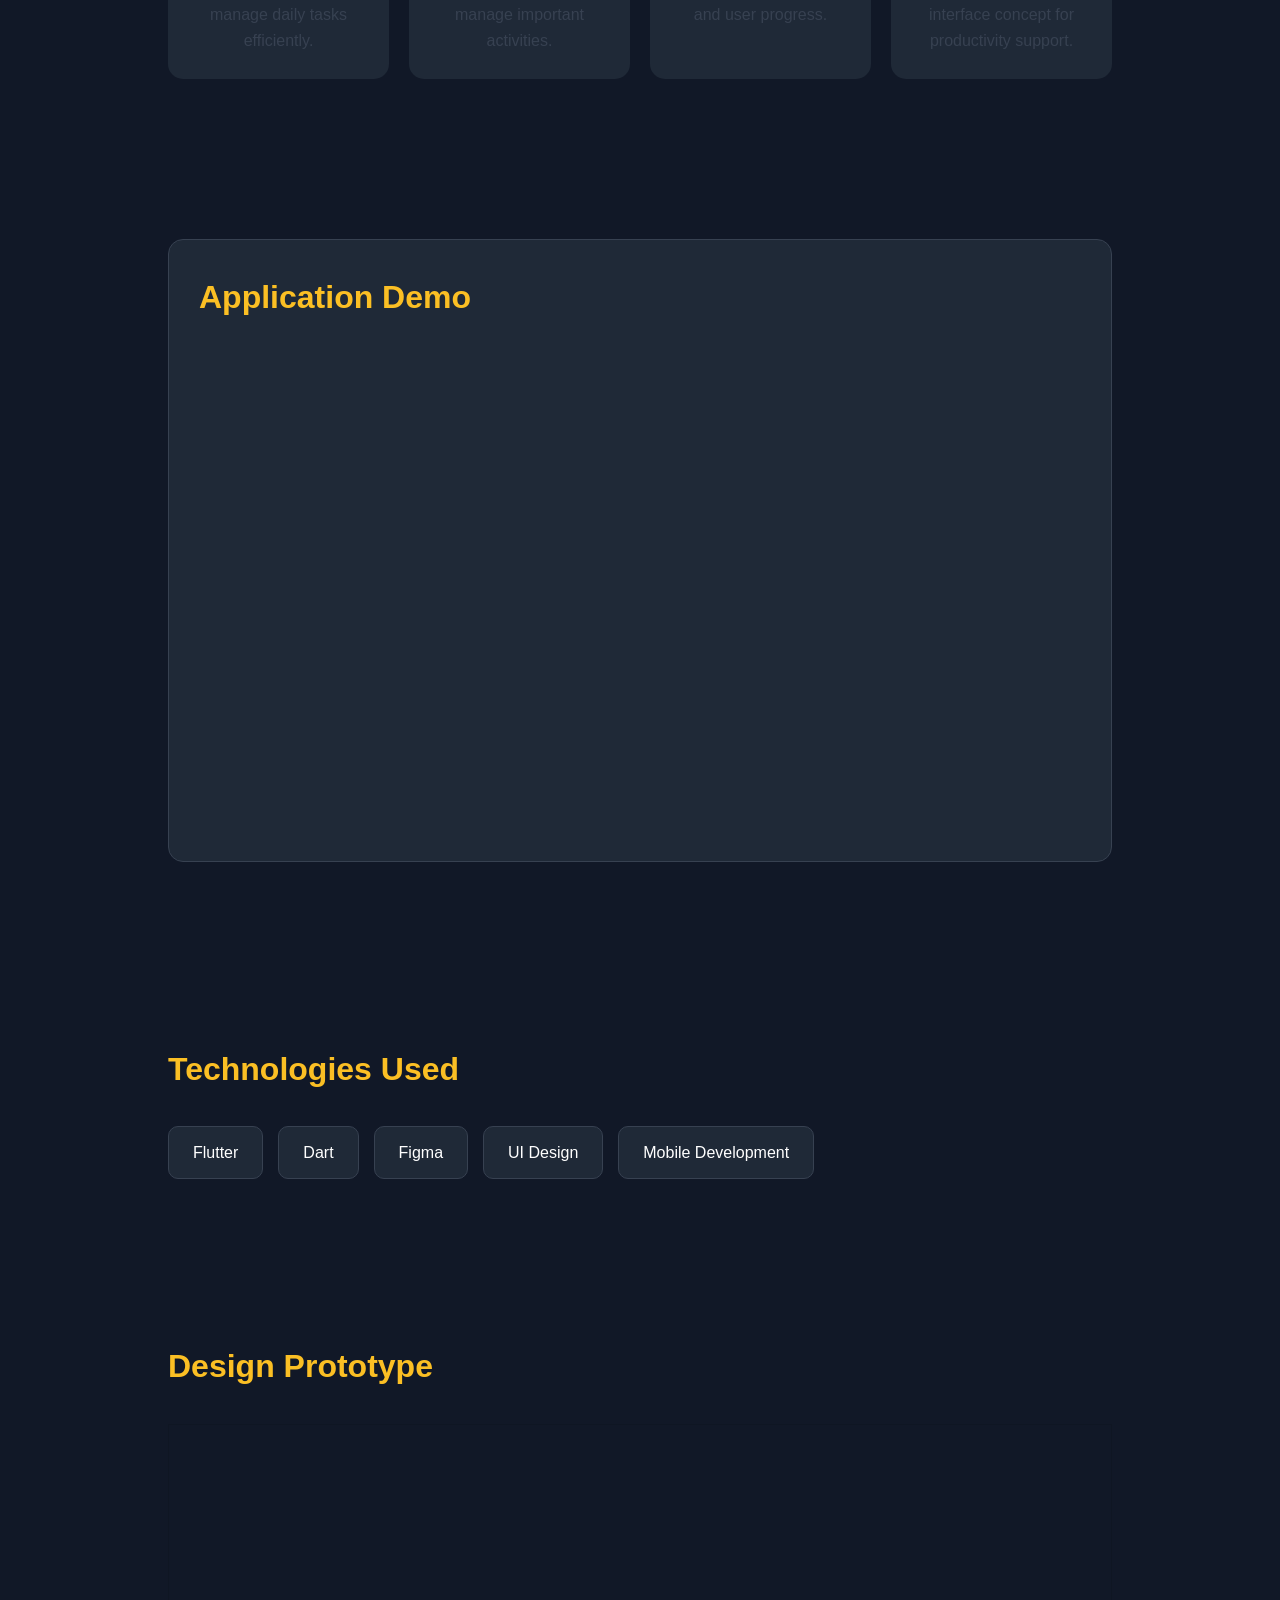
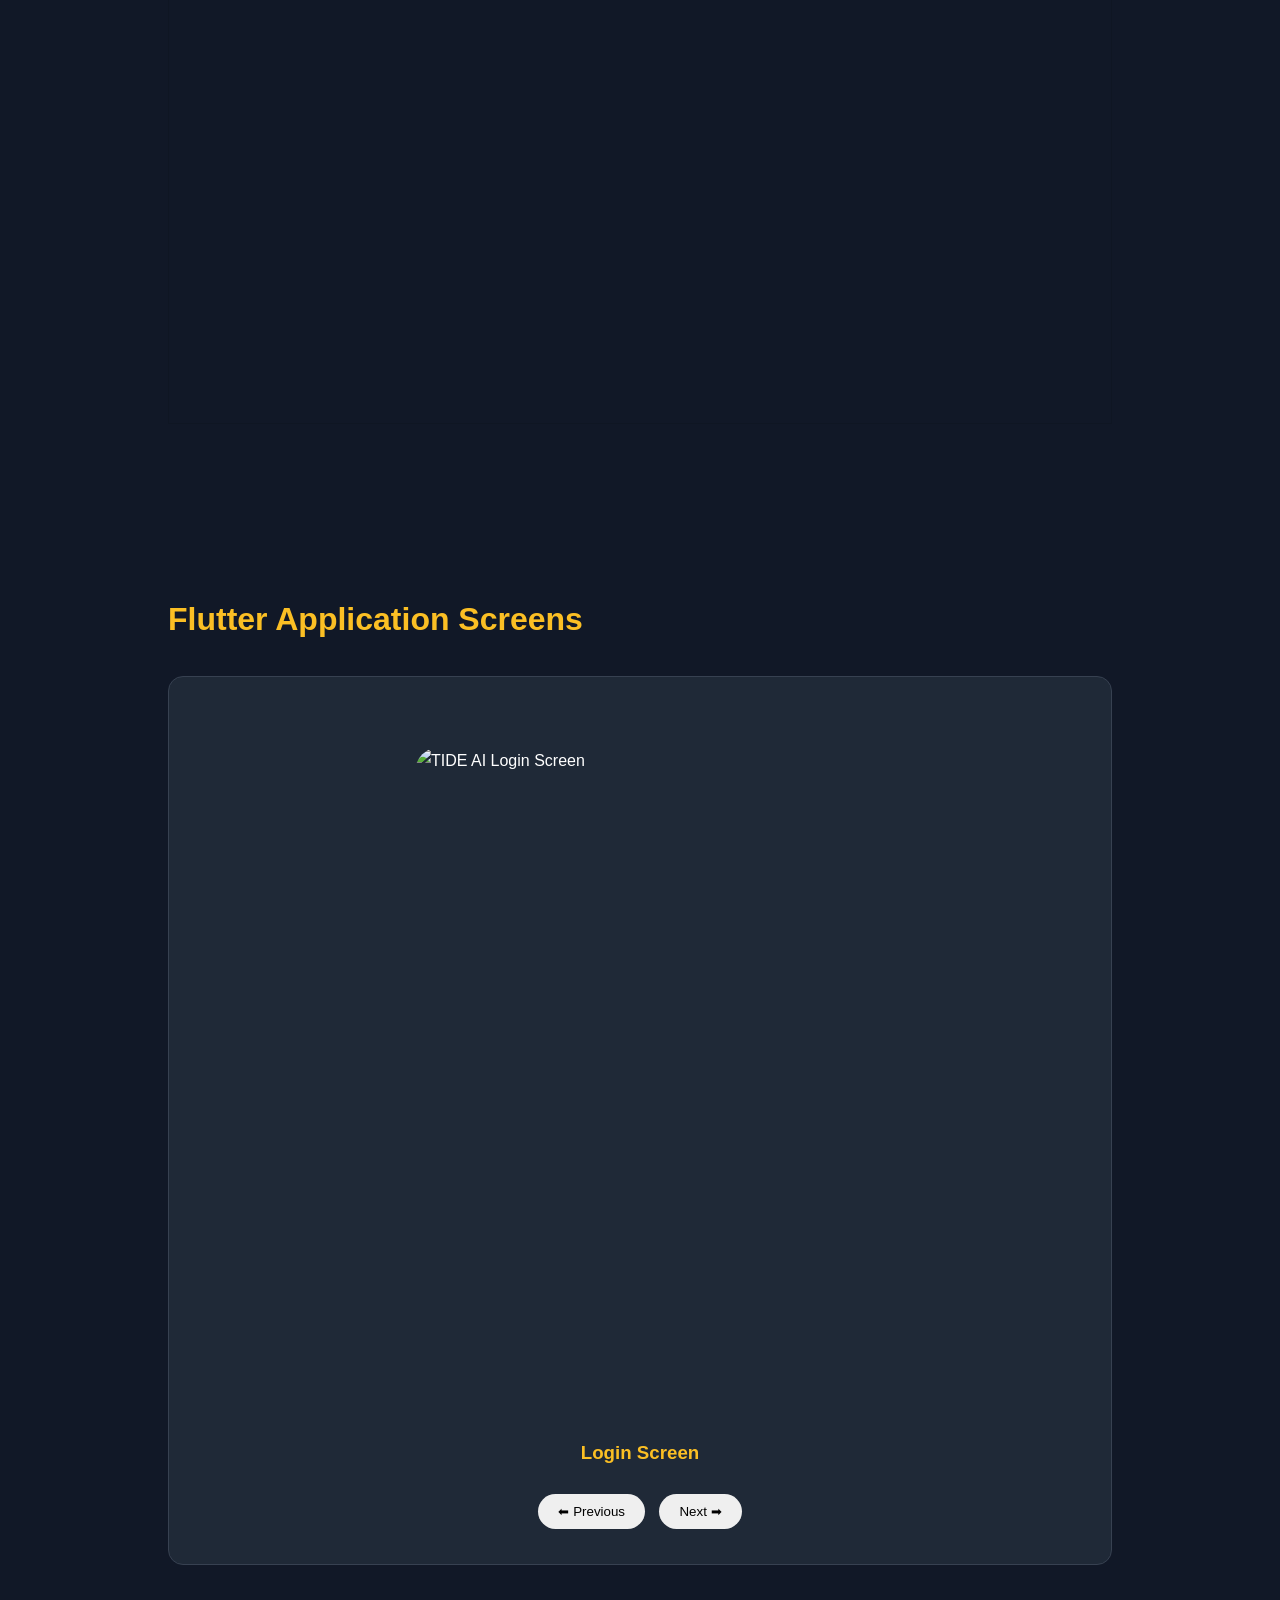
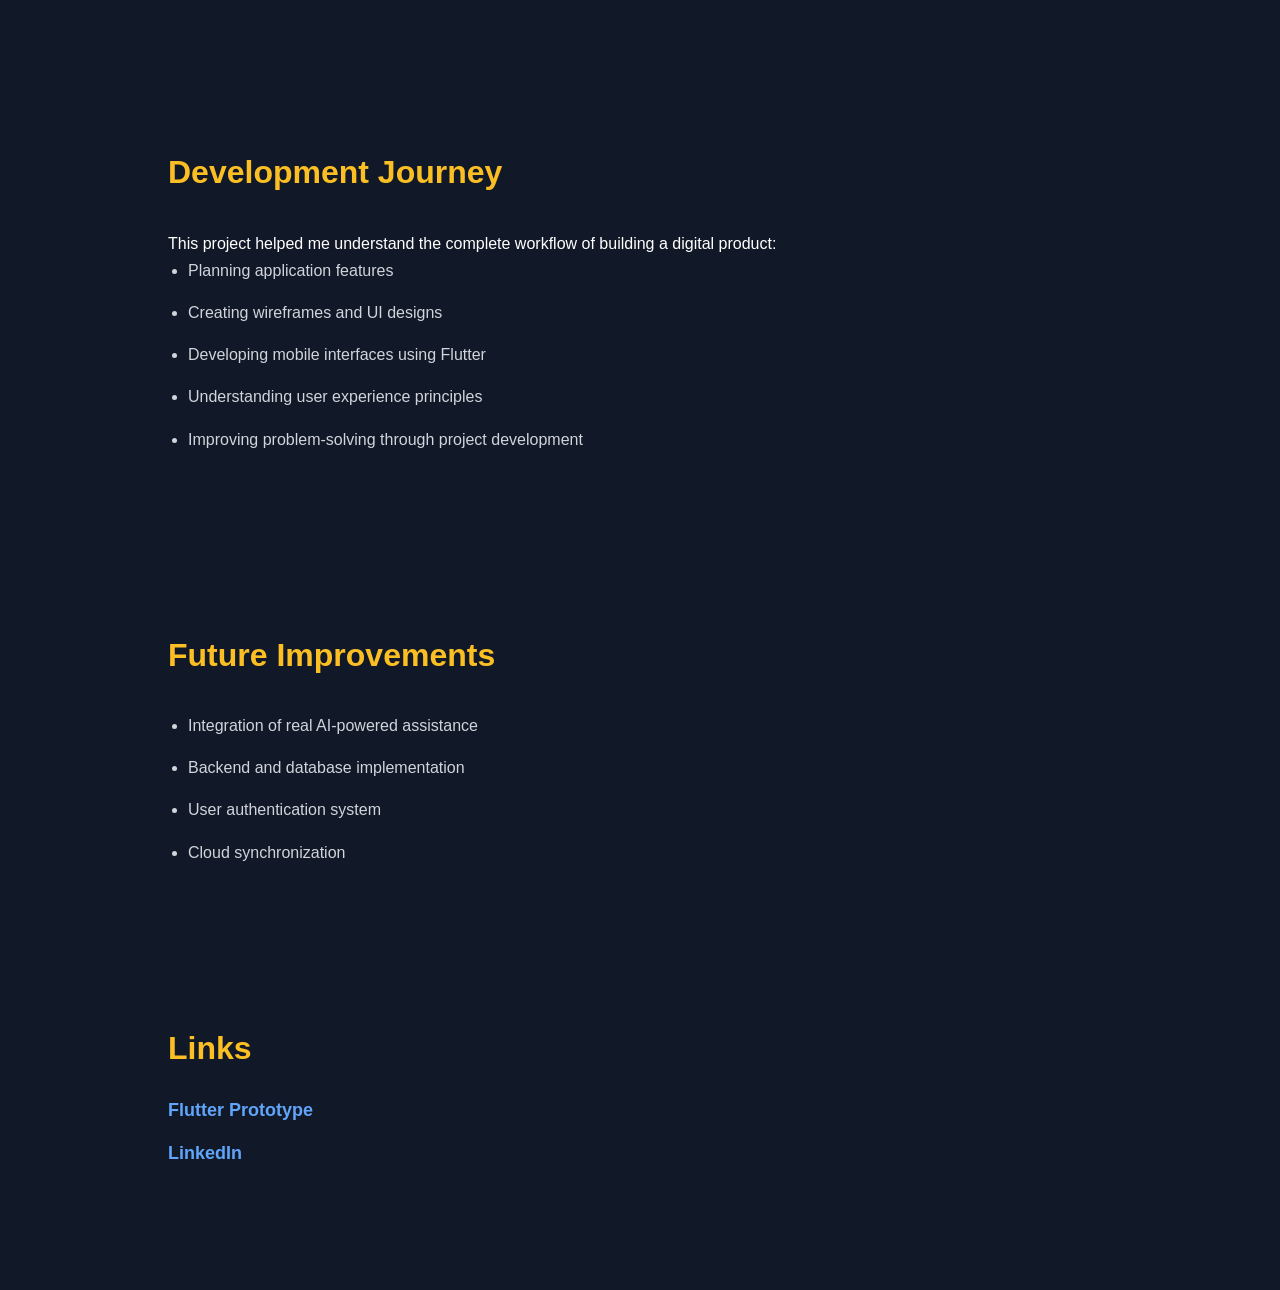
==== commit ef13ef82: "Update tideai.html" ====
--- a/tideai.html
+++ b/tideai.html
@@ -234,91 +234,78 @@
 
 <section>
 
-
 <h2>Flutter Application Screens</h2>
 
+
 <div class="project-card">
-<div class="flutter-gallery">
-
-
-
-<div class="app-screen">
-
-<img src="login.jpeg">
-
-<h4>
+
+
+<div class="flutter-slider">
+
+
+<img src="login.jpeg" 
+class="slide active"
+alt="TIDE AI Login Screen">
+
+
+<img src="home.jpeg"
+class="slide"
+alt="TIDE AI Home Screen">
+
+
+<img src="task.jpeg"
+class="slide"
+alt="TIDE AI Task Screen">
+
+
+<img src="calendar.jpeg"
+class="slide"
+alt="TIDE AI Calendar Screen">
+
+
+<img src="AI.jpeg"
+class="slide"
+alt="TIDE AI Assistant Screen">
+
+
+<img src="profile-page.jpeg"
+class="slide"
+alt="TIDE AI Profile Screen">
+
+
+</div>
+
+
+
+<div class="slide-caption">
+
+<h3 id="screen-title">
 Login Screen
-</h4>
-
-</div>
-
-
-
-<div class="app-screen">
-
-<img src="home.jpeg">
-
-<h4>
-Home Dashboard
-</h4>
-
-</div>
-
-
-
-<div class="app-screen">
-
-<img src="task.jpeg">
-
-<h4>
-Task Management
-</h4>
-
-</div>
-
-
-
-<div class="app-screen">
-
-<img src="calendar.jpeg">
-
-<h4>
-Calendar
-</h4>
-
-</div>
-
-
-
-<div class="app-screen">
-
-<img src="AI.jpeg">
-
-<h4>
-AI Assistant Interface
-</h4>
-
-</div>
-
-
-
-<div class="app-screen">
-
-<img src="profile-page.jpeg">
-
-<h4>
-Profile
-</h4>
-
-</div>
-
-
-</div>
-</div>
-
-
-</section>
-
+</h3>
+
+</div>
+
+
+
+<div class="slider-buttons">
+
+<button onclick="previousScreen()">
+⬅ Previous
+</button>
+
+
+<button onclick="nextScreen()">
+Next ➡
+</button>
+
+
+</div>
+
+
+</div>
+
+
+</section>
 
 
 
@@ -439,7 +426,99 @@
 
 </section>
 
-
+<script>
+
+let currentScreen = 0;
+
+
+const screens = document.querySelectorAll(".slide");
+
+
+const screenNames = [
+
+"Login Screen",
+
+"Home Dashboard",
+
+"Task Management",
+
+"Calendar",
+
+"AI Assistant Interface",
+
+"Profile"
+
+];
+
+
+
+function showScreen(index){
+
+
+screens.forEach(screen => {
+
+screen.classList.remove("active");
+
+});
+
+
+screens[index].classList.add("active");
+
+
+document.getElementById("screen-title").innerHTML =
+screenNames[index];
+
+
+}
+
+
+
+function nextScreen(){
+
+
+currentScreen++;
+
+
+if(currentScreen >= screens.length){
+
+currentScreen = 0;
+
+}
+
+
+showScreen(currentScreen);
+
+
+}
+
+
+
+function previousScreen(){
+
+
+currentScreen--;
+
+
+if(currentScreen < 0){
+
+currentScreen = screens.length-1;
+
+}
+
+
+showScreen(currentScreen);
+
+
+}
+
+
+
+// automatic slideshow
+
+setInterval(nextScreen,4000);
+
+
+</script>
 
 </body>
 
--- a/style.css
+++ b/style.css
@@ -482,7 +482,7 @@
 
     padding: 25px;
     border-radius: 15px;
-    background: #f5f5f5;
+    background: #1f2937;
     text-align: center;
     color: #111827;
 
@@ -519,3 +519,70 @@
     width: 100%;
 
 }
+.flutter-slider {
+
+    width:100%;
+    max-width:450px;
+    height:650px;
+
+    margin:40px auto;
+
+    position:relative;
+
+    overflow:hidden;
+
+    border-radius:25px;
+
+}
+
+
+.slide {
+
+    width:100%;
+    height:100%;
+
+    object-fit:contain;
+
+    display:none;
+
+}
+
+
+.slide.active {
+
+    display:block;
+
+}
+
+
+
+.slide-caption {
+
+    text-align:center;
+
+}
+
+
+
+.slider-buttons {
+
+    text-align:center;
+
+    margin-top:20px;
+
+}
+
+
+.slider-buttons button {
+
+    padding:10px 20px;
+
+    margin:5px;
+
+    border:none;
+
+    border-radius:20px;
+
+    cursor:pointer;
+
+}
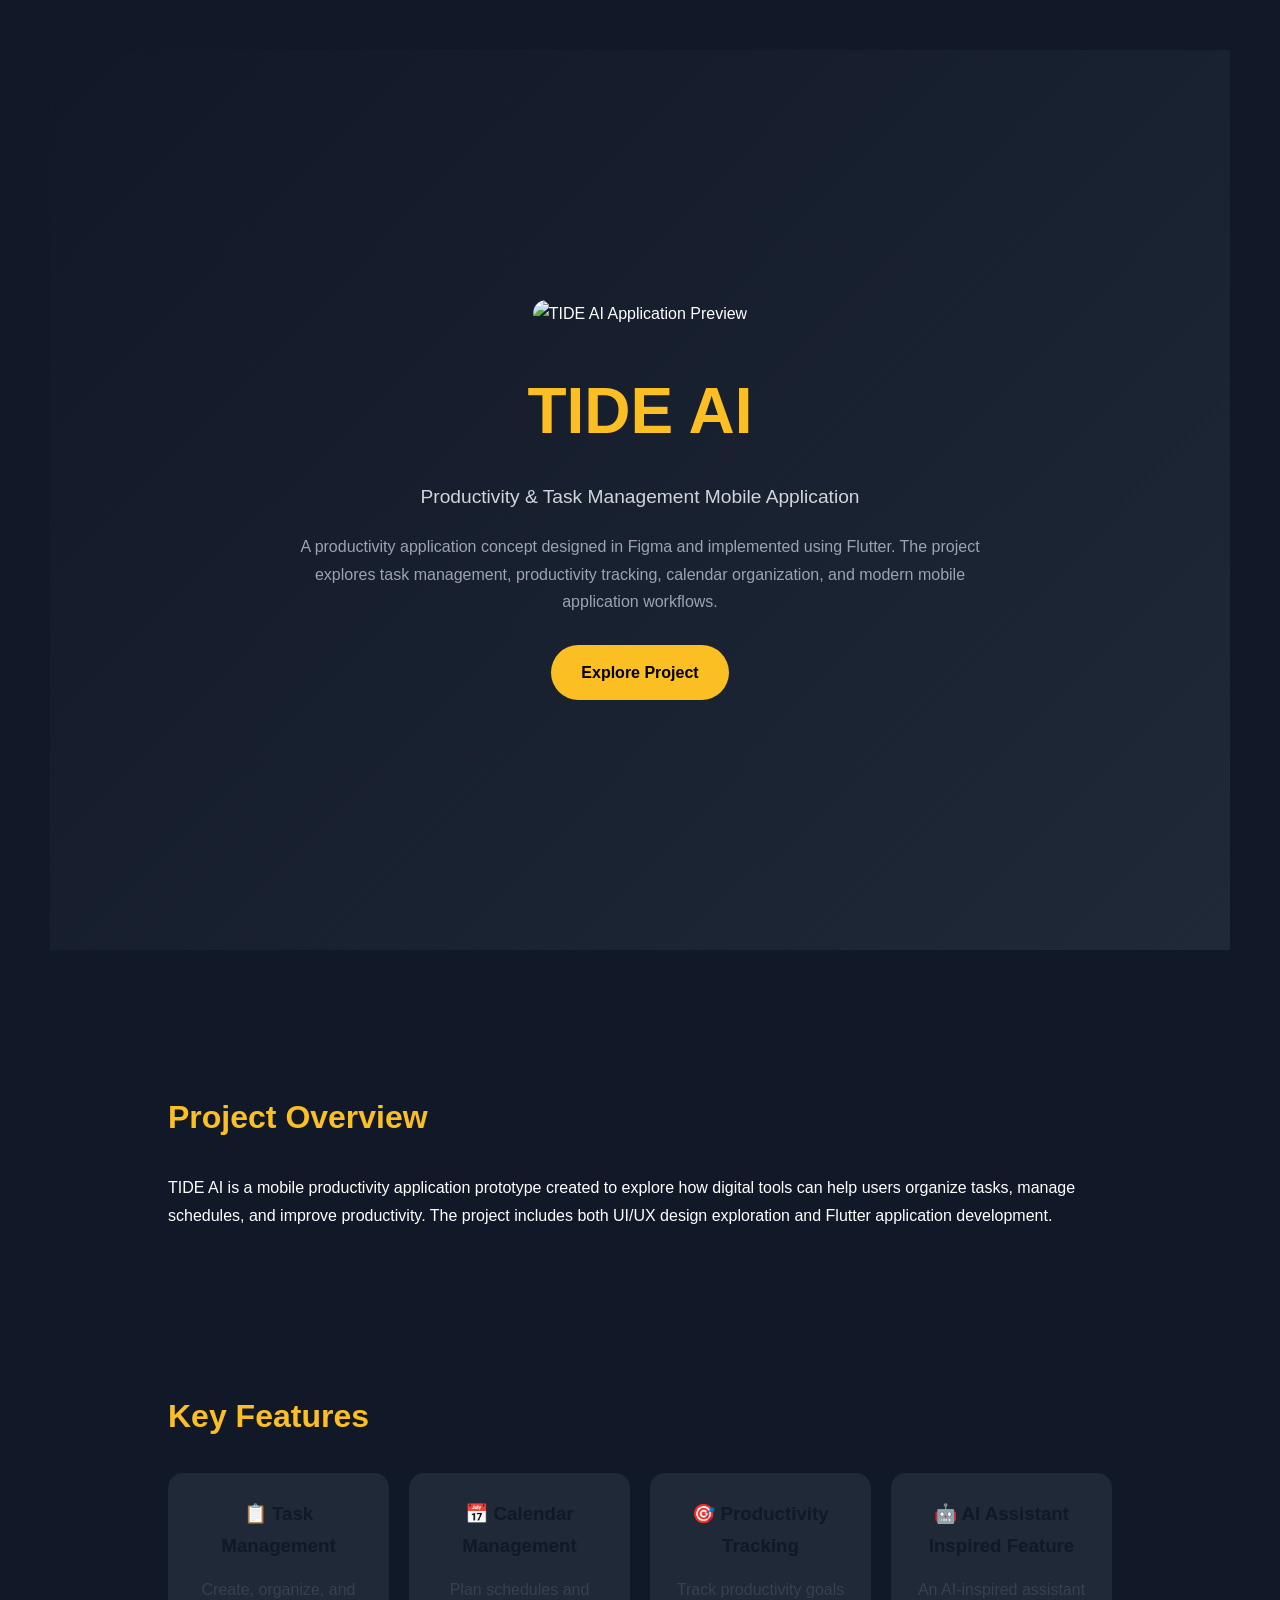
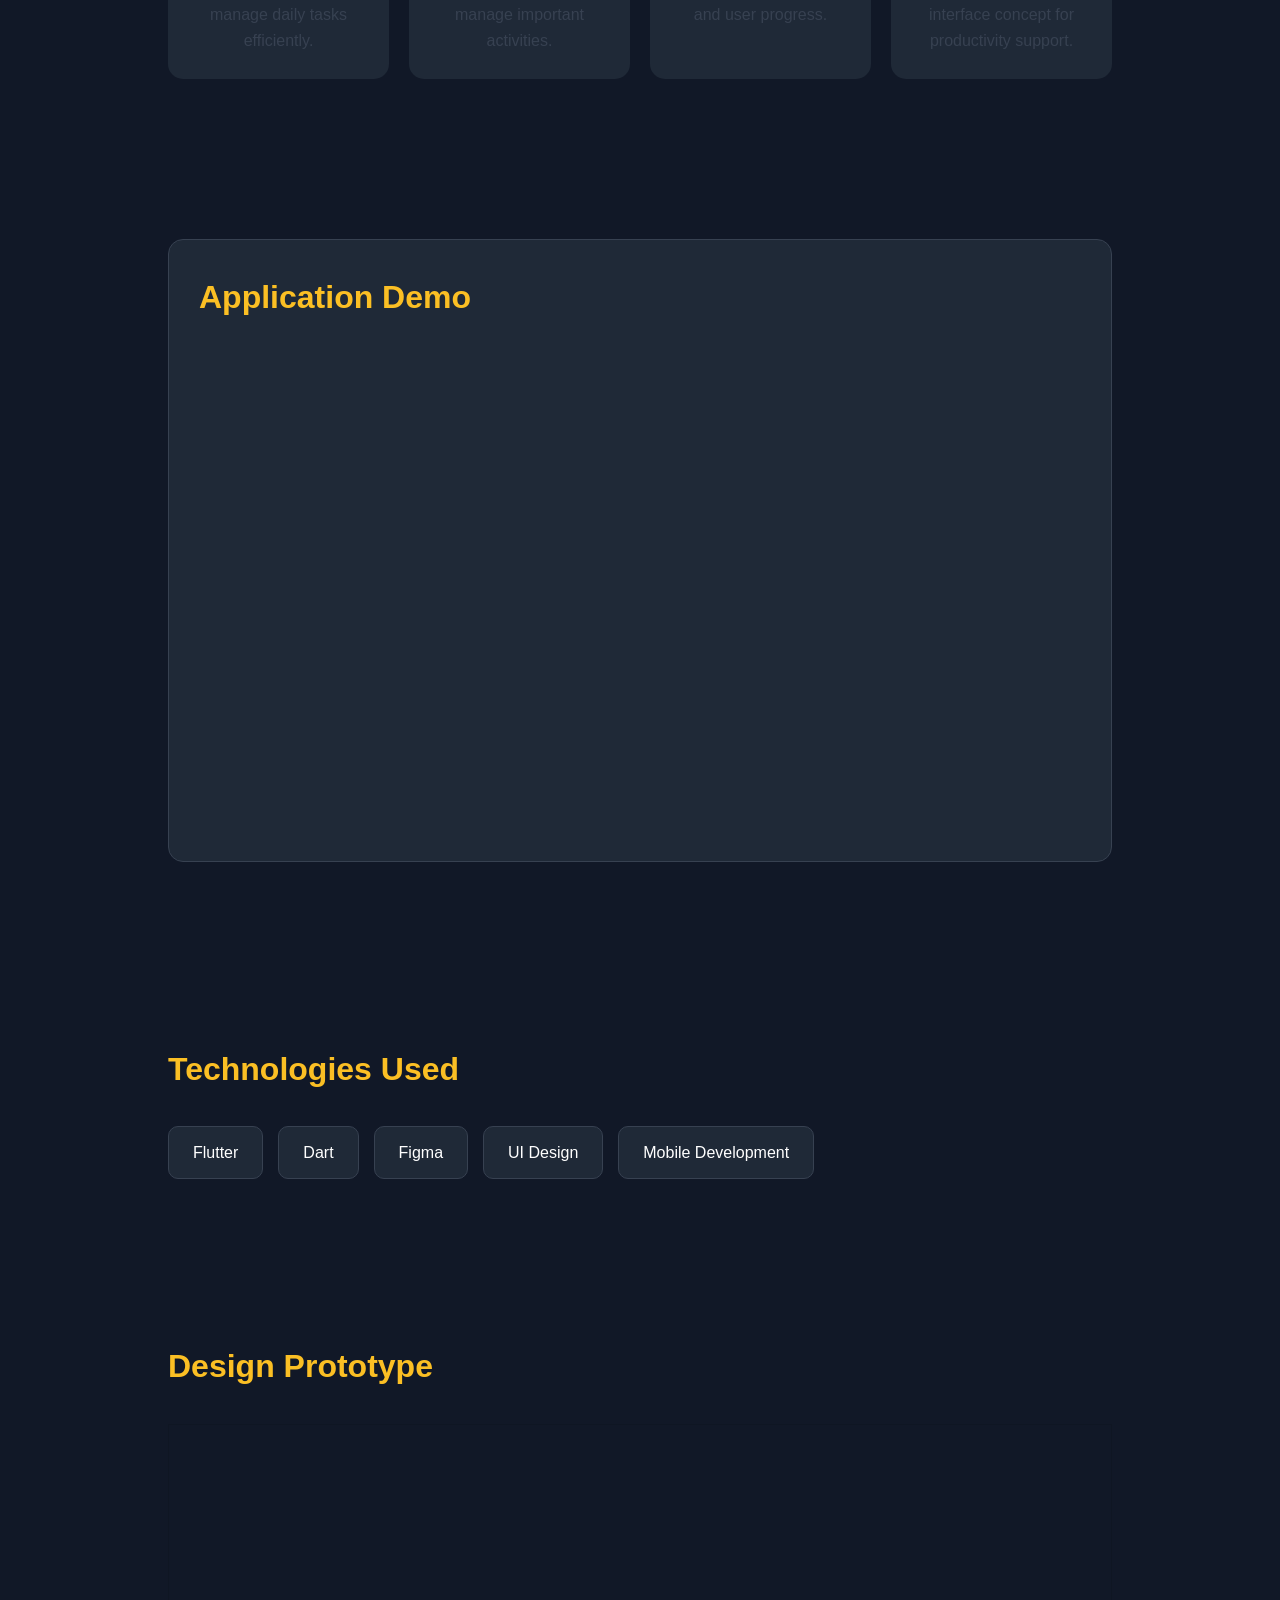
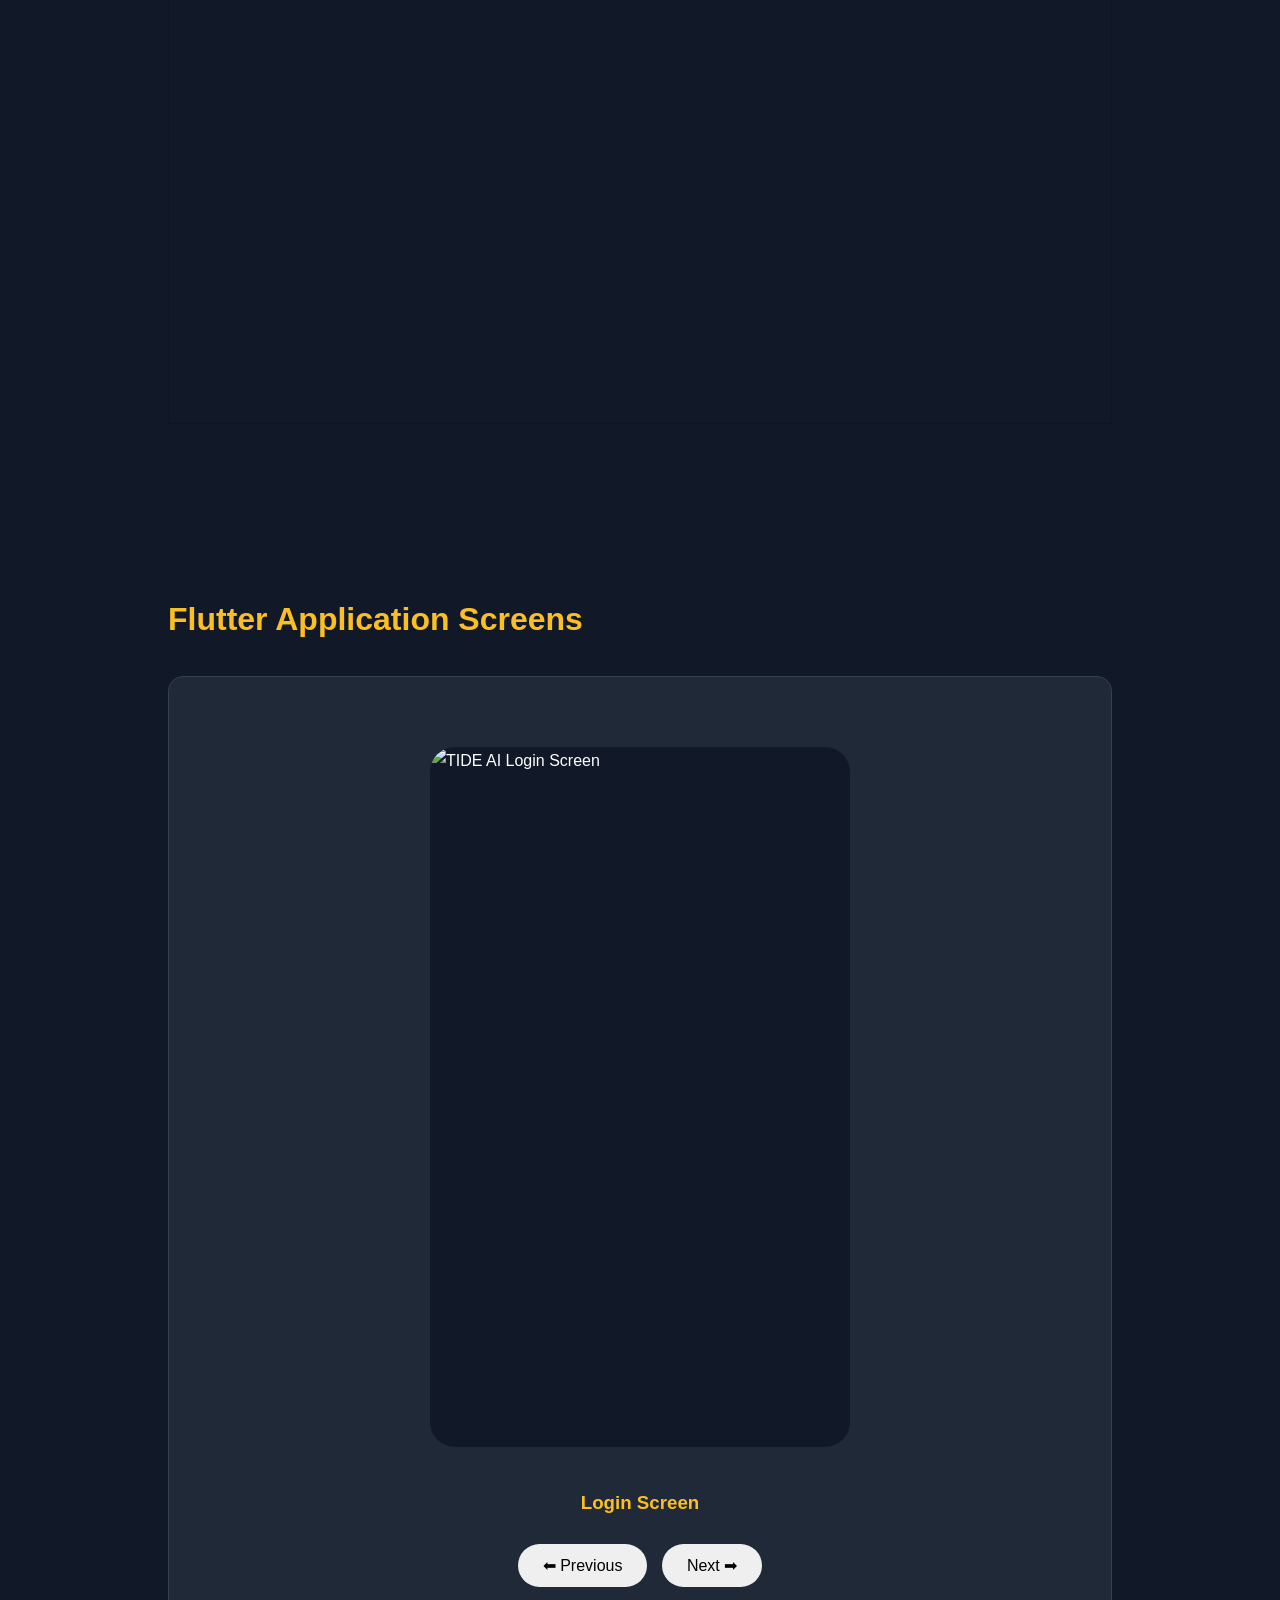
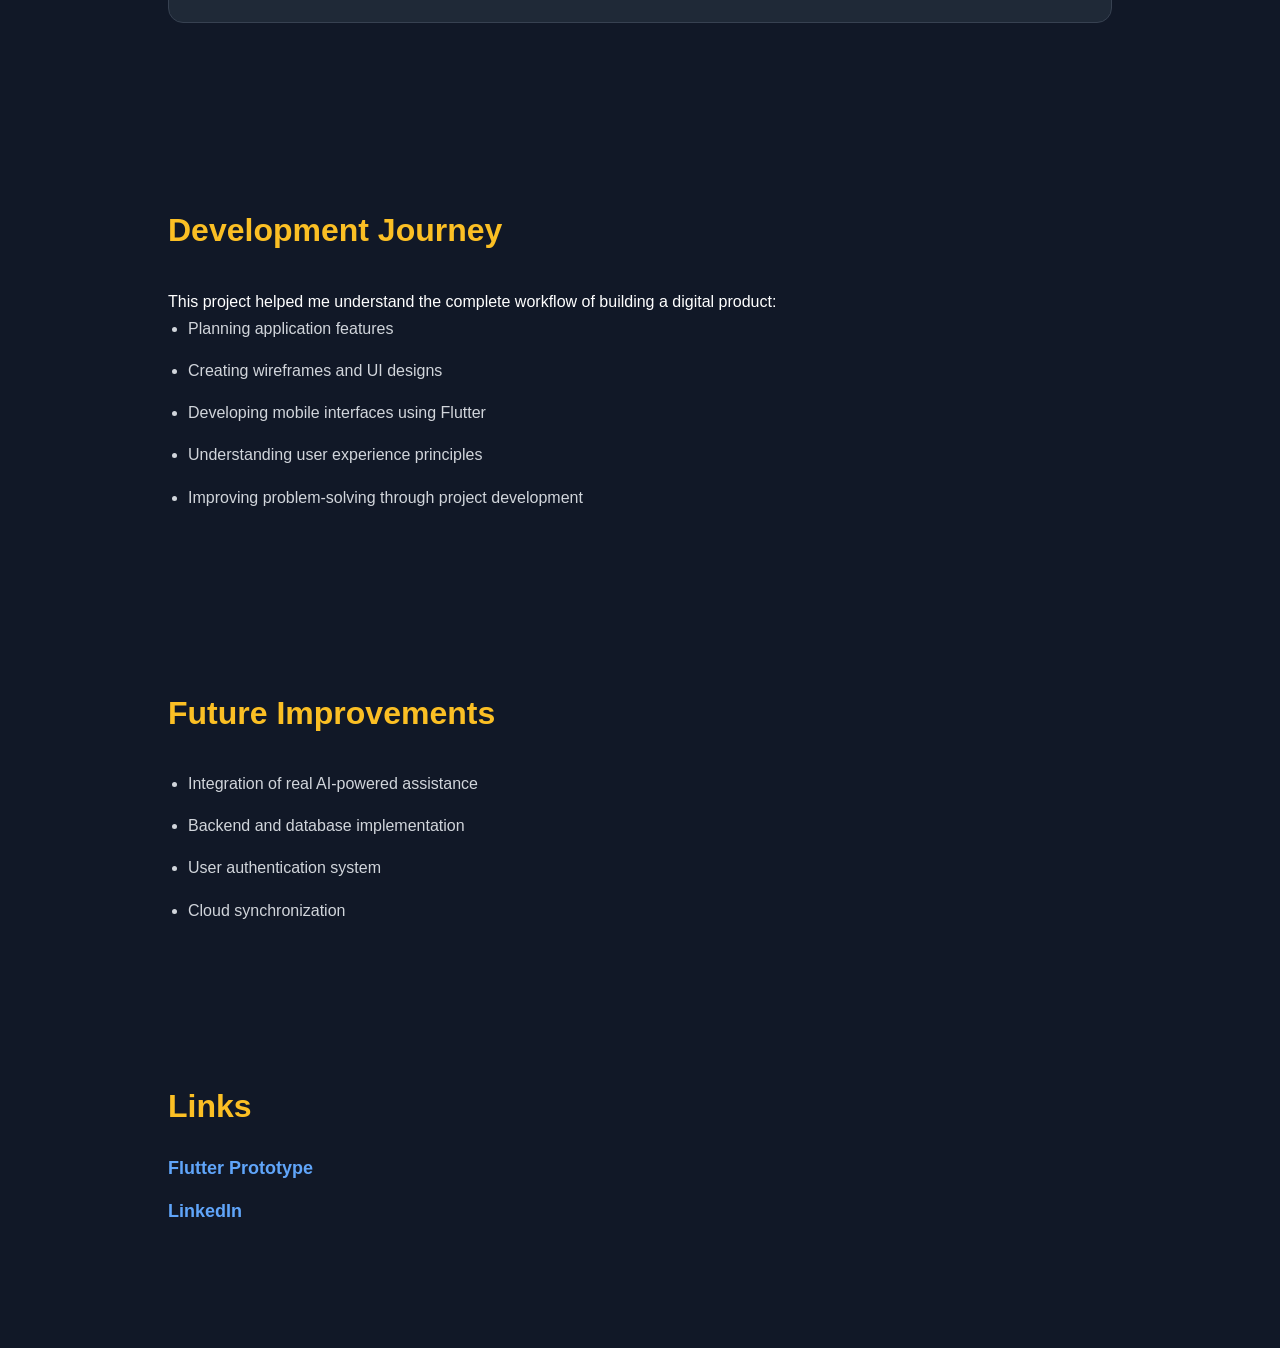
==== commit cbf08c83: "Update tideai.html" ====
--- a/tideai.html
+++ b/tideai.html
@@ -127,7 +127,7 @@
 <div class="feature-card">
 
 <h3>
-🤖 AI Assistant Concept
+🤖 AI Assistant Inspired Feature
 </h3>
 
 <p>
@@ -515,7 +515,7 @@
 
 // automatic slideshow
 
-setInterval(nextScreen,4000);
+setInterval(nextScreen,6000);
 
 
 </script>
--- a/style.css
+++ b/style.css
@@ -586,3 +586,79 @@
     cursor:pointer;
 
 }
+.flutter-slider {
+
+width:100%;
+
+max-width:420px;
+
+height:700px;
+
+margin:40px auto;
+
+overflow:hidden;
+
+border-radius:25px;
+
+background:#111827;
+
+}
+
+
+
+.slide {
+
+width:100%;
+
+height:100%;
+
+object-fit:contain;
+
+display:none;
+
+}
+
+
+
+.slide.active {
+
+display:block;
+
+}
+
+
+
+.slide-caption {
+
+text-align:center;
+
+margin-top:20px;
+
+}
+
+
+
+.slider-buttons {
+
+text-align:center;
+
+margin-top:20px;
+
+}
+
+
+.slider-buttons button {
+
+padding:12px 25px;
+
+margin:5px;
+
+border:none;
+
+border-radius:25px;
+
+cursor:pointer;
+
+font-size:16px;
+
+}
